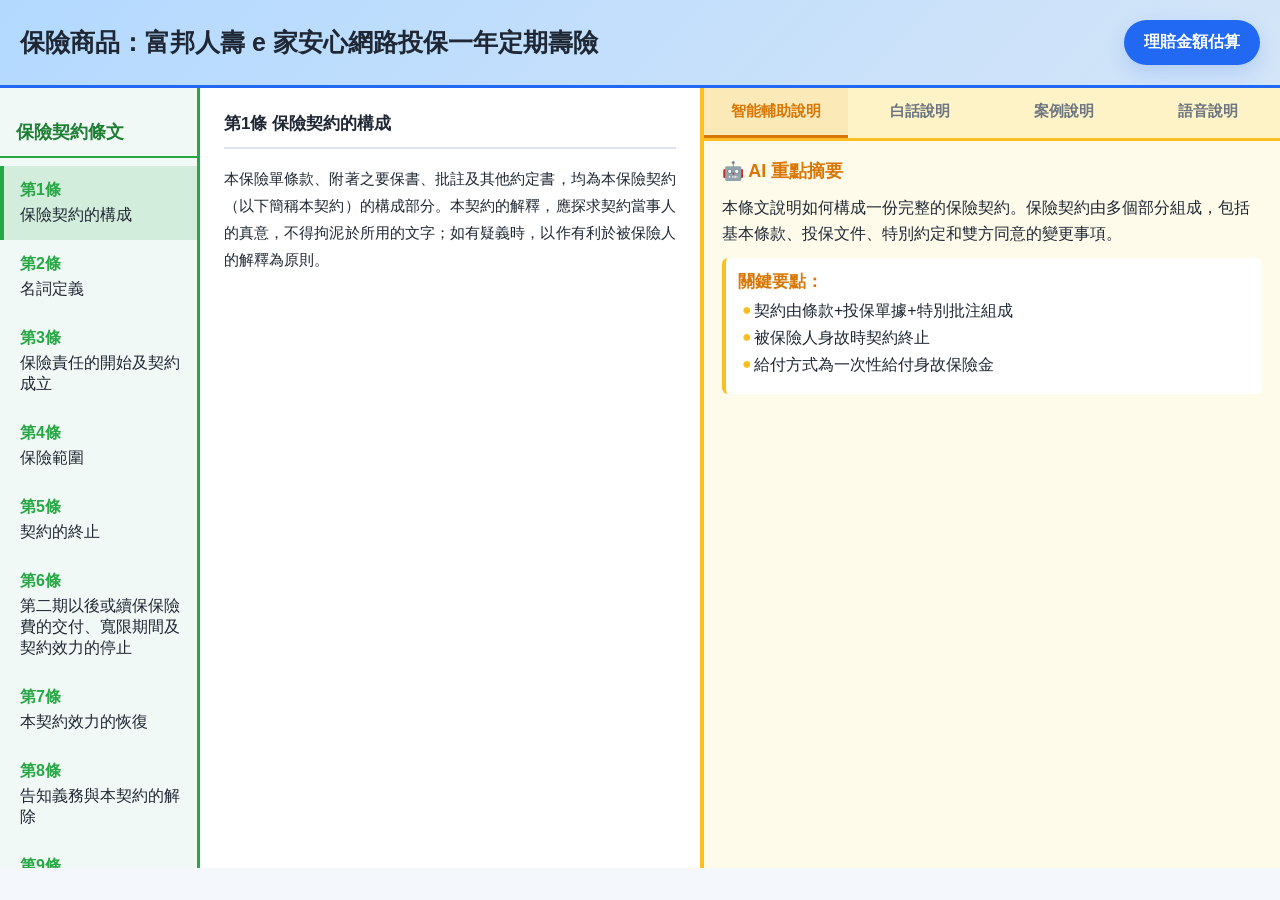
==== index.html @ cb8af1aa "first upload" ====
<!DOCTYPE html>
<html lang="zh-Hant">
<head>
  <meta charset="UTF-8" />
  <meta name="viewport" content="width=device-width, initial-scale=1.0" />
  <title>保險契約條文簡化</title>
  <link rel="stylesheet" href="styles.css" />
</head>
<body>
  <div class="container">
    <!-- 頂部頭條 -->
    <header class="header">
      <div class="header-content">
        <h1>保險商品：富邦人壽 e 家安心網路投保一年定期壽險</h1>
        <div class="header-actions">
          <a class="estimate-btn" href="estimate.html">理賠金額估算</a>
        </div>
      </div>
    </header>

    <div class="main-layout">
      <!-- 左側導航 -->
      <nav class="sidebar">
        <div class="sidebar-title">保險契約條文</div>
        <div class="nav-list">
          <button class="nav-item active" data-section="section1">
            <span class="section-num">第1條</span>
            <span class="section-title">保險契約的構成</span>
          </button>
          <button class="nav-item" data-section="section2">
            <span class="section-num">第2條</span>
            <span class="section-title">名詞定義</span>
          </button>
          <button class="nav-item" data-section="section3">
            <span class="section-num">第3條</span>
            <span class="section-title">保險責任的開始及契約成立</span>
          </button>
          <button class="nav-item" data-section="section4">
            <span class="section-num">第4條</span>
            <span class="section-title">保險範圍</span>
          </button>
          <button class="nav-item" data-section="section5">
            <span class="section-num">第5條</span>
            <span class="section-title">契約的終止</span>
          </button>
          <button class="nav-item" data-section="section6">
            <span class="section-num">第6條</span>
            <span class="section-title">第二期以後或續保保險費的交付、寬限期間及契約效力的停止</span>
          </button>
          <button class="nav-item" data-section="section7">
            <span class="section-num">第7條</span>
            <span class="section-title">本契約效力的恢復</span>
          </button>
          <button class="nav-item" data-section="section8">
            <span class="section-num">第8條</span>
            <span class="section-title">告知義務與本契約的解除</span>
          </button>
          <button class="nav-item" data-section="section9">
            <span class="section-num">第9條</span>
            <span class="section-title">契約的終止</span>
          </button>
          <button class="nav-item" data-section="section10">
            <span class="section-num">第10條</span>
            <span class="section-title">保險事故的通知與保險金的申請時間</span>
          </button>
          <button class="nav-item" data-section="section11">
            <span class="section-num">第11條</span>
            <span class="section-title">失蹤處理</span>
          </button>
          <button class="nav-item" data-section="section12">
            <span class="section-num">第12條</span>
            <span class="section-title">保險範圍：身故保險金或喪葬費用保險金的給付</span>
          </button>
        </div>
      </nav>

      <!-- 中間內容區域 -->
      <div class="content-area">
        <!-- 條文內容 -->
        <div class="article-content">
          <div class="section active" id="section1">
            <h2>第1條 保險契約的構成</h2>
            <div class="article-text">
              <p>本保險單條款、附著之要保書、批註及其他約定書，均為本保險契約（以下簡稱本契約）的構成部分。本契約的解釋，應探求契約當事人的真意，不得拘泥於所用的文字；如有疑義時，以作有利於被保險人的解釋為原則。</p>
            </div>
          </div>

          <div class="section" id="section2">
            <h2>第2條 名詞定義</h2>
            <div class="article-text">
              <p>本契約所用名詞定義如下：</br>
              一、「保險金額」：係指本契約投保時約定之保險金額，倘日後保險金額經要保人申請變更，則以變更後之金額為準。</br>
              二、「保險年齡」：係指按投保時被保險人之足歲計算，但未滿一歲之零數超過六個月者加算一歲，以後每經過一個保單年度並加算一歲之年齡。</p>
            </div>
          </div>

          <div class="section" id="section3">
            <h2>第3條 保險責任的開始及契約成立</h2>
            <div class="article-text">
              <p>本公司應自同意承保並收取第一期保險費後負保險責任，並應發給保險單作為承保的憑證。</br>
              本公司如於同意承保前，預收相當於第一期保險費之金額時，其應負之保險責任，以同意承保時溯自預收相當於第一期保險費金額時開始。</br>
              前項情形，在本公司為同意承保與否之意思表示前發生應予給付之保險事故時，本公司仍負保險責任。</p>
            </div>
          </div>

          <div class="section" id="section4">
            <h2>第4條 保險範圍</h2>
            <div class="article-text">
              <p>被保險人於本契約有效期間內身故或致成完全失能者，本公司依第十二條至第十四條約定給付保險金。</p>
            </div>
          </div>

          <div class="section" id="section5">
            <h2>第5條 契約的終止</h2>
            <div class="article-text">
              <p>本契約的保險期間為一年。保險期間屆滿時，要保人得交付續保保險費，以逐年使本契約繼續有效，本公司不得拒絕續保。</br>
              本契約續保時，按續保生效當時依規定陳報主管機關之費率及被保險人年齡重新計算保險費，但不得針對個別被保險人身體狀況調整之。倘要保人逾寬限期間仍未交付續保契約之第一期保險費，本契約自保險期間屆滿後即行終止。</br>
              本契約續保保險期間最長至被保險人保險年齡屆滿六十歲為止。</p>
            </div>
          </div>

          <div class="section" id="section6">
            <h2>第6條 第二期以後或續保保險費的交付、寬限期間及契約效力的停止</h2>
            <div class="article-text">
              <p>分期繳納的第二期以後保險費或續保保險費，應照本契約所載交付方法及日期，向本公司所在地或指定地點交付，或由本公司派員前往收取，並交付本公司開發之憑證。第二期以後分期保險費或續保保險費到期未交付時，年繳或半年繳者，自催告到達翌日起三十日內為寬限期間；月繳或季繳者，則不另為催告，自保險單所載交付日期之翌日起三十日為寬限期間。</br>
              約定以金融機構轉帳或其他方式交付第二期以後的分期保險費或續保保險費者，本公司於知悉未能依此項約定受領保險費時，應催告要保人交付保險費，自催告到達翌日起三十日內為寬限期間。</br>
              前二項對要保人之催告，本公司另應通知被保險人以確保其權益。對被保險人之通知，依最後留存於本公司之聯絡資料，以書面、電子郵件、簡訊或其他約定方式擇一發出通知者，視為已完成。</br>
              分期繳納的第二期以後保險費逾寬限期間仍未交付者，本契約自寬限期間終了翌日起停止效力；續保第一期保險費逾寬限期間仍未交付者，本契約依第五條第二項約定終止。如在寬限期間內發生保險事故時，本公司仍負保險責任。</p>
            </div>
          </div>

          <div class="section" id="section7">
            <h2>第7條 本契約效力的恢復</h2>
            <div class="article-text">
              <p>本契約停止效力後，要保人得在保險期間屆滿前，申請復效。</br>
              要保人於停止效力之日起六個月內提出前項復效申請，並經要保人清償保險費扣除停效期間的保險費後，自翌日上午零時起，開始恢復其效力。</br>
              要保人於停止效力之日起六個月後提出第一項之復效申請者，本公司得於要保人之復效申請送達本公司之日起五日內要求要保人提供被保險人之可保證明。要保人如未於十日內交齊本公司要求提供之可保證明者，本公司得退回該次復效之申請。</br>
              被保險人之危險程度有重大變更已達拒絕承保程度者，本公司得拒絕其復效。</br>
              本公司未於第三項約定期限內要求要保人提供可保證明，或於收齊可保證明後十五日內不為拒絕者，視為同意復效，並經要保人清償第二項所約定之金額後，自翌日上午零時起，開始恢復其效力。</br>
              要保人依第三項提出申請復效者，除有同項後段或第四項之情形外，於交齊可保證明，並清償第二項所約定之金額後，自翌日上午零時起，開始恢復其效力。</br>
              基於保戶服務，本公司於保險契約停止效力後至得申請復效之期限屆滿前三個月，將以書面、電子郵件、簡訊或其他約定方式擇一通知要保人有行使第一項申請復效之權利，並載明要保人未於第一項約定期限屆滿前恢復保單效力者，契約效力將自第一項約定期限屆滿之日翌日上午零時起終止，以提醒要保人注意。</br>
              本公司已依要保人最後留於本公司之前項聯絡資料發出通知，視為已完成前項之通知。</br>
              第一項約定期限屆滿時，本契約效力即行終止。</p>
            </div>
          </div>
          
          <div class="section" id="section8">
            <h2>第8條 告知義務與本契約的解除</h2>
            <div class="article-text">
              <p>要保人及被保險人在訂立本契約時，對於本公司要保書書面（或投保網頁）詢問的告知事項應據實說明，如有為隱匿或遺漏不為說明，或為不實的說明，足以變更或減少本公司對於危險的估計者，本公司得解除契約，且無須返還已收受之保險費，其保險事故發生後亦同。但危險的發生未基於其說明或未說明的事實時，不在此限。</br>
              前項解除契約權，自本公司知有解除之原因後，經過一個月不行使而消滅；或自契約訂立後，經過二年不行使而消滅。</br>
              本公司通知解除本契約時，如要保人死亡、失蹤或住所不明，通知不能送達時，本公司得將該項通知送達身故保險金受益人。</p>
            </div>
          </div>
          
          <div class="section" id="section9">
            <h2>第9條 契約的終止</h2>
            <div class="article-text">
              <p>本契約有下列情形之一時，其效力即行終止：</br>
              一、要保人申請終止本契約時。本契約之終止自本公司收到要保人書面通知時，開始生效。</br>
              二、本契約被保險人保險年齡屆滿六十歲時。依第一項第一款約定終止本契約時，如有未到期保險費者，本公司應從當期已繳保險費扣除按日數比例計算已經過期間之保險費後，將其未到期保險費無息退還要保人。</p>
            </div>
          </div>

          <div class="section" id="section10">
            <h2>第10條 保險事故的通知與保險金的申請時間</h2>
            <div class="article-text">
              <p>要保人或受益人應於知悉本公司應負保險責任之事故後十日內通知本公司，並於通知後儘速檢具所需文件向本公司申請給付保險金。</br>
              本公司應於收齊前項文件後十五日內給付之。但因可歸責於本公司之事由致未在前述約定期限內為給付者，應按年利一分加計利息給付。</p>
            </div>
          </div>
        
          <div class="section" id="section11">
            <h2>第11條 失蹤處理</h2>
            <div class="article-text">
              <p>被保險人在本契約有效期間內失蹤者，如經法院宣告死亡時，本公司根據判決內所確定死亡時日為準，依第十二條約定給付身故保險金或喪葬費用保險金；如要保人或受益人能提出證明文件，足以認為被保險人極可能因意外傷害事故而死亡者，本公司應依意外傷害事故發生日為準，依第十二條約定給付身故保險金或喪葬費用保險金。</br>
              前項情形，本公司給付身故保險金或喪葬費用保險金後，如發現被保險人生還時，要保人或受益人應將該筆已領之退還已繳保險費或身故保險金或喪葬費用保險金歸還本公司，其間若有應給付保險金之情事發生者，仍應予給付。但有應繳之保險費，本公司仍得予以扣除。</p>
            </div>
          </div>
          
          <div class="section" id="section12">
            <h2>第12條 保險範圍：身故保險金或喪葬費用保險金的給付</h2>
            <div class="article-text">
              <p>被保險人於本契約有效期間內身故者，本公司按保險金額給付「身故保險金」後，本契約效力即行終止。</br>
              訂立本契約時，以受監護宣告尚未撤銷者為被保險人，其身故保險金變更為喪葬費用保險金。</br>
              前項被保險人於民國九十九年二月三日（含）以後所投保之喪葬費用保險金額總和（不限本公司），不得超過遺產及贈與稅法第十七條有關遺產稅喪葬費扣除額之半數，其超過部分本公司不負給付責任，本公司並應無息退還該超過部分之已繳保險費。</br>
              前項情形，如要保人向二家（含）以上保險公司投保，或向同一保險公司投保數個保險契(附)約，且其投保之喪葬費用保險金額合計超過前項所定之限額者，本公司於所承保之喪葬費用金額範圍內，依各要保書所載之要保時間先後，依約給付喪葬費用保險金至前項喪葬費用額度上限為止，如有二家以上保險公司之保險契約要保時間相同或無法區分其要保時間之先後者，各該保險公司應依其喪葬費用保險金額與扣除要保時間在先之保險公司應理賠之金額後所餘之限額比例分擔其責任。</p>
            </div>
          </div>
        </div>

        <!-- 右側說明標籤 -->
        <div class="explanation-panel">
          <div class="explanation-tabs">
            <button class="tab-btn active" data-tab="smart">智能輔助說明</button>
            <button class="tab-btn" data-tab="simple">白話說明</button>
            <button class="tab-btn" data-tab="example">案例說明</button>
            <button class="tab-btn" data-tab="audio">語音說明</button>
          </div>

          <div class="explanation-content">
            <!-- 第1條說明 -->
            <div class="section-explanation" id="section1-explanation">
              <!-- 智能輔助說明 -->
              <div class="tab-content active" data-section="section1" data-tab="smart">
                <div class="explanation-box">
                  <h3>🤖 AI 重點摘要</h3>
                  <p>本條文說明如何構成一份完整的保險契約。保險契約由多個部分組成，包括基本條款、投保文件、特別約定和雙方同意的變更事項。</p>
                  <div class="highlight-box">
                    <strong>關鍵要點：</strong>
                    <ul>
                      <li>契約由條款+投保單據+特別批注組成</li>
                      <li>被保險人身故時契約終止</li>
                      <li>給付方式為一次性給付身故保險金</li>
                    </ul>
                  </div>
                </div>
              </div>

              <!-- 白話說明 -->
              <div class="tab-content" data-section="section1" data-tab="simple">
                <div class="explanation-box">
                  <h3>📖 白話說明</h3>
                  <p>簡單來說，你跟保險公司之間的契約是由幾個文件湊在一起的：你填的表單、保險公司同意的內容，還有之後有什麼特殊更改也要雙方同意。</p>
                  <div class="highlight-box">
                    <strong>最重要的三件事：</strong>
                    <ul>
                      <li>契約的內容是什麼 ✔️</li>
                      <li>契約條款都是什麼 ✔️</li>
                      <li>有疑義時保險公司要對被保險人有利 ✔️</li>
                    </ul>
                  </div>
                </div>
              </div>

              <!-- 案例說明 -->
              <div class="tab-content" data-section="section1" data-tab="example">
                <div class="explanation-box">
                  <h3>📋 案例說明</h3>
                  <div class="highlight-box">
                    <p><strong>案例：</strong>小王購買保險合約</p>
                    <ul>
                      <li>✓ 保單條款</li>
                      <li>✓ 投保單據（要保書）</li>
                      <li>✓ 批註和約定</li>
                      <li>✓ 這些都構成完整合約</li>
                    </ul>
                  </div>
                </div>
              </div>

              <!-- 語音說明 -->
              <div class="tab-content" data-section="section1" data-tab="audio">
                <div class="explanation-box">
                  <h3>🎵 語音說明</h3>
                  <div class="audio-player">
                    <button class="play-btn">▶ 播放語音說明</button>
                    </p>
                  </div>
                </div>
              </div>
            </div>

            <!-- 第2條說明 -->
            <div class="section-explanation" id="section2-explanation" style="display: none;">
              <!-- 智能輔助說明 -->
              <div class="tab-content active" data-section="section2" data-tab="smart">
                <div class="explanation-box">
                  <h3>🤖 AI 重點摘要</h3>
                  <p>本條文定義契約中使用的重要術語。理解這些名詞對於正確解讀保險條款至關重要。包括保險金額、保險年齡等核心概念。</p>
                  <div class="highlight-box">
                    <strong>核心名詞：</strong>
                    <ul>
                      <li>保險金額：契約約定的保障金額</li>
                      <li>保險年齡：以足歲計算的被保險人年齡</li>
                      <li>精確的定義避免日後爭議</li>
                    </ul>
                  </div>
                </div>
              </div>

              <!-- 白話說明 -->
              <div class="tab-content" data-section="section2" data-tab="simple">
                <div class="explanation-box">
                  <h3>📖 白話說明</h3>
                  <p>這一條就是定義保險合約中一些專業詞彙的意思。就像字典一樣，讓大家對這些詞的理解一致，避免以後有誤會。</p>
                  <div class="highlight-box">
                    <strong>重要詞彙：</strong>
                    <ul>
                      <li>保險金額 = 你買的保障額度</li>
                      <li>保險年齡 = 按滿幾歲計算</li>
                      <li>清楚的定義 = 減少糾紛</li>
                    </ul>
                  </div>
                </div>
              </div>

              <!-- 案例說明 -->
              <div class="tab-content" data-section="section2" data-tab="example">
                <div class="explanation-box">
                  <h3>📋 案例說明</h3>
                  <div class="highlight-box">
                    <p><strong>案例：</strong>小王投保時的名詞定義</p>
                    <ul>
                      <li>✓ 保險金額 = 100萬元</li>
                      <li>✓ 投保年齡 = 35歲</li>
                      <li>✓ 這些確定後就不能隨意改變</li>
                    </ul>
                  </div>
                </div>
              </div>

              <!-- 語音說明 -->
              <div class="tab-content" data-section="section2" data-tab="audio">
                <div class="explanation-box">
                  <h3>🎵 語音說明</h3>
                  <div class="audio-player">
                    <button class="play-btn">▶ 播放語音說明</button>
                  </div>
                </div>
              </div>
            </div>

            <!-- 第3條說明 -->
            <div class="section-explanation" id="section3-explanation" style="display: none;">
              <div class="tab-content active" data-section="section3" data-tab="smart">
                <div class="explanation-box">
                  <h3>🤖 AI 重點摘要</h3>
                  <p>本條文規定保險責任何時開始、契約何時成立。通常在保險公司同意承保並收取首期保費後，保險責任即開始。</p>
                  <div class="highlight-box">
                    <strong>責任開始時點：</strong>
                    <ul>
                      <li>保險公司同意承保</li>
                      <li>收取第一期保費</li>
                      <li>保險責任開始</li>
                    </ul>
                  </div>
                </div>
              </div>

              <div class="tab-content" data-section="section3" data-tab="simple">
                <div class="explanation-box">
                  <h3>📖 白話說明</h3>
                  <p>就是說保險什麼時候開始有效。當保險公司說「OK，我承保了」，然後你也付了第一期保費，從那一刻起，保險就開始保護你了。</p>
                </div>
              </div>

              <div class="tab-content" data-section="section3" data-tab="example">
                <div class="explanation-box">
                  <h3>📋 案例說明</h3>
                  <div class="highlight-box">
                    <p><strong>時間點：</strong>小王的保險何時開始</p>
                    <ul>
                      <li>→ 3月1日：提出投保申請</li>
                      <li>→ 3月5日：保險公司核准</li>
                      <li>→ 3月10日：小王繳付保費</li>
                      <li>→ 3月10日起：保險正式開始</li>
                    </ul>
                  </div>
                </div>
              </div>

              <div class="tab-content" data-section="section3" data-tab="audio">
                <div class="explanation-box">
                  <h3>🎵 語音說明</h3>
                  <div class="audio-player">
                    <button class="play-btn">▶ 播放語音說明</button>
                  </div>
                </div>
              </div>
            </div>

            <!-- 第4條說明 -->
            <div class="section-explanation" id="section4-explanation" style="display: none;">
              <div class="tab-content active" data-section="section4" data-tab="smart">
                <div class="explanation-box">
                  <h3>🤖 AI 重點摘要</h3>
                  <p>本條文說明保險的保障範圍。被保險人在合約有效期間內身故或完全失能，保險公司會依約給付保險金。</p>
                  <div class="highlight-box">
                    <strong>保障範圍：</strong>
                    <ul>
                      <li>身故保障</li>
                      <li>完全失能保障</li>
                      <li>限定期間內</li>
                    </ul>
                  </div>
                </div>
              </div>

              <div class="tab-content" data-section="section4" data-tab="simple">
                <div class="explanation-box">
                  <h3>📖 白話說明</h3>
                  <p>簡單說就是：保險在什麼情況下才會賠錢。這份定期壽險主要保的是：如果你在保險期間內不幸去世，或者因為病或意外導致完全無法工作，保險公司就會給付保險金。</p>
                </div>
              </div>

              <div class="tab-content" data-section="section4" data-tab="example">
                <div class="explanation-box">
                  <h3>📋 案例說明</h3>
                  <div class="highlight-box">
                    <p><strong>案例：</strong>什麼情況會理賠</p>
                    <ul>
                      <li>✓ 身故理賠：在保險期間內去世</li>
                      <li>✓ 失能理賠：完全喪失工作能力</li>
                      <li>✗ 未在保險期間內的不理賠</li>
                    </ul>
                  </div>
                </div>
              </div>

              <div class="tab-content" data-section="section4" data-tab="audio">
                <div class="explanation-box">
                  <h3>🎵 語音說明</h3>
                  <div class="audio-player">
                    <button class="play-btn">▶ 播放語音說明</button>
                  </div>
                </div>
              </div>
            </div>

            <!-- 第5條說明 -->
            <div class="section-explanation" id="section5-explanation" style="display: none;">
              <div class="tab-content active" data-section="section5" data-tab="smart">
                <div class="explanation-box">
                  <h3>🤖 AI 重點摘要</h3>
                  <p>本條文規定保險期間和續保條件。這份保險一般為一年期，期滿後可以申請續保，直到被保險人60歲為止。</p>
                  <div class="highlight-box">
                    <strong>關鍵期限：</strong>
                    <ul>
                      <li>保險期間：1年</li>
                      <li>續保條件：繳續保費</li>
                      <li>續保終止年齡：60歲</li>
                    </ul>
                  </div>
                </div>
              </div>

              <div class="tab-content" data-section="section5" data-tab="simple">
                <div class="explanation-box">
                  <h3>📖 白話說明</h3>
                  <p>定期壽險就是有期限的保險。這份保單保一年。一年到期後，如果你還想繼續保，就繳續保費再保一年。可以一直續保，直到你60歲為止。</p>
                </div>
              </div>

              <div class="tab-content" data-section="section5" data-tab="example">
                <div class="explanation-box">
                  <h3>📋 案例說明</h3>
                  <div class="highlight-box">
                    <p><strong>保險期間安排：</strong></p>
                    <ul>
                      <li>→ 2024/3/10-2025/3/10：第1年保期</li>
                      <li>→ 2025/3/10-2026/3/10：第2年保期</li>
                      <li>→ 每年到期可續保</li>
                      <li>→ 到60歲為止</li>
                    </ul>
                  </div>
                </div>
              </div>

              <div class="tab-content" data-section="section5" data-tab="audio">
                <div class="explanation-box">
                  <h3>🎵 語音說明</h3>
                  <div class="audio-player">
                    <button class="play-btn">▶ 播放語音說明</button>
                  </div>
                </div>
              </div>
            </div>

            <!-- 第6條說明 -->
            <div class="section-explanation" id="section6-explanation" style="display: none;">
              <div class="tab-content active" data-section="section6" data-tab="smart">
                <div class="explanation-box">
                  <h3>🤖 AI 重點摘要</h3>
                  <p>本條文規定保費的繳納方式和期限。明確說明要保人應於指定日期繳納保費，逾期未繳會有寬限期，期滿仍未繳則保險效力停止。</p>
                  <div class="highlight-box">
                    <strong>繳費要點：</strong>
                    <ul>
                      <li>按時繳納保費</li>
                      <li>逾期有30天寬限期</li>
                      <li>逾期未繳則停效</li>
                    </ul>
                  </div>
                </div>
              </div>

              <div class="tab-content" data-section="section6" data-tab="simple">
                <div class="explanation-box">
                  <h3>📖 白話說明</h3>
                  <p>就是說保費要怎麼繳、什麼時候繳。如果你沒有按時繳，保險公司會催你，給你30天的寬限期。如果30天內還是沒有繳，那保險就暫時停止了。</p>
                </div>
              </div>

              <div class="tab-content" data-section="section6" data-tab="example">
                <div class="explanation-box">
                  <h3>📋 案例說明</h3>
                  <div class="highlight-box">
                    <p><strong>案例：</strong>小王的保費繳納</p>
                    <ul>
                      <li>→ 3月10日：應繳日期</li>
                      <li>→ 4月9日：寬限期第30天</li>
                      <li>→ 4月10日：未繳則停效</li>
                      <li>⏱️ 要記得按時繳費！</li>
                    </ul>
                  </div>
                </div>
              </div>

              <div class="tab-content" data-section="section6" data-tab="audio">
                <div class="explanation-box">
                  <h3>🎵 語音說明</h3>
                  <div class="audio-player">
                    <button class="play-btn">▶ 播放語音說明</button>
                  </div>
                </div>
              </div>
            </div>

            <!-- 第7條說明 -->
            <div class="section-explanation" id="section7-explanation" style="display: none;">
              <div class="tab-content active" data-section="section7" data-tab="smart">
                <div class="explanation-box">
                  <h3>🤖 AI 重點摘要</h3>
                  <p>本條文規定保險停效後如何恢復。要保人可在停效後一定期限內申請復效，需補繳欠款和利息才能恢復保險效力。</p>
                  <div class="highlight-box">
                    <strong>復效要點：</strong>
                    <ul>
                      <li>停效後6個月內可復效</li>
                      <li>補繳欠款和利息</li>
                      <li>6個月後需提供可保證明</li>
                    </ul>
                  </div>
                </div>
              </div>

              <div class="tab-content" data-section="section7" data-tab="simple">
                <div class="explanation-box">
                  <h3>📖 白話說明</h3>
                  <p>如果你不小心沒繳保費，保險停了。別擔心！保險停止後，你還有機會「救回」保險。在一定期限內補繳欠款，保險就可以重新生效。</p>
                </div>
              </div>

              <div class="tab-content" data-section="section7" data-tab="example">
                <div class="explanation-box">
                  <h3>📋 案例說明</h3>
                  <div class="highlight-box">
                    <p><strong>案例：</strong>保險復效流程</p>
                    <ul>
                      <li>→ 4月10日：因未繳保費停效</li>
                      <li>→ 6個月內：補繳即可復效</li>
                      <li>→ 6個月後：需體檢證明</li>
                      <li>✓ 及時補繳最簡單！</li>
                    </ul>
                  </div>
                </div>
              </div>

              <div class="tab-content" data-section="section7" data-tab="audio">
                <div class="explanation-box">
                  <h3>🎵 語音說明</h3>
                  <div class="audio-player">
                    <button class="play-btn">▶ 播放語音說明</button>
                  </div>
                </div>
              </div>
            </div>

            <!-- 第8條說明 -->
            <div class="section-explanation" id="section8-explanation" style="display: none;">
              <div class="tab-content active" data-section="section8" data-tab="smart">
                <div class="explanation-box">
                  <h3>🤖 AI 重點摘要</h3>
                  <p>本條文規定投保時的告知義務。要保人和被保險人必須誠實回答保險公司的詢問事項。若有隱瞞或不實告知，可能導致契約被解除。</p>
                  <div class="highlight-box">
                    <strong>告知義務重點：</strong>
                    <ul>
                      <li>必須據實說明詢問事項</li>
                      <li>隱瞞或不實可能解除契約</li>
                      <li>解除權限期為1個月或2年</li>
                    </ul>
                  </div>
                </div>
              </div>

              <div class="tab-content" data-section="section8" data-tab="simple">
                <div class="explanation-box">
                  <h3>📖 白話說明</h3>
                  <p>買保險時，保險公司會問你一些問題，你一定要老實回答！如果你故意隱瞞重要的事實，或者說謊，保險公司事後發現了，可以取消這份保險契約。</p>
                  <div class="highlight-box">
                    <strong>記住這三點：</strong>
                    <ul>
                      <li>誠實是最重要的 ✔️</li>
                      <li>隱瞞會有後果 ❌</li>
                      <li>保險公司有權利檢查你的告知</li>
                    </ul>
                  </div>
                </div>
              </div>

              <div class="tab-content" data-section="section8" data-tab="example">
                <div class="explanation-box">
                  <h3>📋 案例說明</h3>
                  <div class="highlight-box">
                    <p><strong>案例：</strong>隱瞞健康狀況的後果</p>
                    <ul>
                      <li>→ 小李投保時隱瞞有糖尿病</li>
                      <li>→ 後來出險，保險公司發現隱瞞</li>
                      <li>→ 保險公司可以解除契約</li>
                      <li>❌ 而且不退還已繳的保費</li>
                    </ul>
                  </div>
                </div>
              </div>

              <div class="tab-content" data-section="section8" data-tab="audio">
                <div class="explanation-box">
                  <h3>🎵 語音說明</h3>
                  <div class="audio-player">
                    <button class="play-btn">▶ 播放語音說明</button>
                  </div>
                </div>
              </div>
            </div>

            <!-- 第9條說明 -->
            <div class="section-explanation" id="section9-explanation" style="display: none;">
              <div class="tab-content active" data-section="section9" data-tab="smart">
                <div class="explanation-box">
                  <h3>🤖 AI 重點摘要</h3>
                  <p>本條文規定契約終止的情形。要保人可隨時申請終止契約，或被保險人年滿60歲時自動終止。終止時會退還未到期保費。</p>
                  <div class="highlight-box">
                    <strong>終止條件：</strong>
                    <ul>
                      <li>要保人申請終止</li>
                      <li>被保險人年滿60歲</li>
                      <li>退還未到期保費</li>
                    </ul>
                  </div>
                </div>
              </div>

              <div class="tab-content" data-section="section9" data-tab="simple">
                <div class="explanation-box">
                  <h3>📖 白話說明</h3>
                  <p>保險契約什麼時候會結束呢？要保人可以隨時說「我不保了」，或者被保險人年滿60歲時，保險就自動終止。不過終止時，保險公司會把沒用到的保費退還給你。</p>
                  <div class="highlight-box">
                    <strong>終止方式：</strong>
                    <ul>
                      <li>主動終止：要保人申請</li>
                      <li>自動終止：年滿60歲</li>
                      <li>退費：按比例退還</li>
                    </ul>
                  </div>
                </div>
              </div>

              <div class="tab-content" data-section="section9" data-tab="example">
                <div class="explanation-box">
                  <h3>📋 案例說明</h3>
                  <div class="highlight-box">
                    <p><strong>案例：</strong>契約終止退費</p>
                    <ul>
                      <li>→ 小王年滿60歲，保險終止</li>
                      <li>→ 已繳保費：12,000元</li>
                      <li>→ 已過期間：8個月</li>
                      <li>✓ 退還：12,000 × (4/12) = 4,000元</li>
                    </ul>
                  </div>
                </div>
              </div>

              <div class="tab-content" data-section="section9" data-tab="audio">
                <div class="explanation-box">
                  <h3>🎵 語音說明</h3>
                  <div class="audio-player">
                    <button class="play-btn">▶ 播放語音說明</button>
                  </div>
                </div>
              </div>
            </div>

            <!-- 第10條說明 -->
            <div class="section-explanation" id="section10-explanation" style="display: none;">
              <div class="tab-content active" data-section="section10" data-tab="smart">
                <div class="explanation-box">
                  <h3>🤖 AI 重點摘要</h3>
                  <p>本條文規定保險事故發生後的通知義務和申請保險金的時限。要保人或受益人應在10日內通知保險公司，並儘速申請給付。</p>
                  <div class="highlight-box">
                    <strong>申請時限：</strong>
                    <ul>
                      <li>事故發生後10日內通知</li>
                      <li>收齊文件後15日內給付</li>
                      <li>逾期加計利息</li>
                    </ul>
                  </div>
                </div>
              </div>

              <div class="tab-content" data-section="section10" data-tab="simple">
                <div class="explanation-box">
                  <h3>📖 白話說明</h3>
                  <p>出了保險事故怎麼辦？記得要在10天內告訴保險公司，然後趕快準備文件申請理賠。保險公司收到完整文件後，要在15天內把錢給你。</p>
                  <div class="highlight-box">
                    <strong>理賠流程：</strong>
                    <ul>
                      <li>第一步：10天內通知保險公司</li>
                      <li>第二步：準備相關文件</li>
                      <li>第三步：15天內拿到理賠金</li>
                    </ul>
                  </div>
                </div>
              </div>

              <div class="tab-content" data-section="section10" data-tab="example">
                <div class="explanation-box">
                  <h3>📋 案例說明</h3>
                  <div class="highlight-box">
                    <p><strong>案例：</strong>身故理賠流程</p>
                    <ul>
                      <li>→ 事故發生：5月1日</li>
                      <li>→ 通知保險公司：5月8日</li>
                      <li>→ 提交文件：5月15日</li>
                      <li>✓ 理賠金到帳：5月30日</li>
                    </ul>
                  </div>
                </div>
              </div>

              <div class="tab-content" data-section="section10" data-tab="audio">
                <div class="explanation-box">
                  <h3>🎵 語音說明</h3>
                  <div class="audio-player">
                    <button class="play-btn">▶ 播放語音說明</button>
                  </div>
                </div>
              </div>
            </div>

            <!-- 第11條說明 -->
            <div class="section-explanation" id="section11-explanation" style="display: none;">
              <div class="tab-content active" data-section="section11" data-tab="smart">
                <div class="explanation-box">
                  <h3>🤖 AI 重點摘要</h3>
                  <p>本條文處理被保險人失蹤的情形。若經法院宣告死亡或有足夠證明因意外死亡，保險公司會給付身故保險金。</p>
                  <div class="highlight-box">
                    <strong>失蹤處理：</strong>
                    <ul>
                      <li>法院宣告死亡</li>
                      <li>意外事故證明</li>
                      <li>給付身故保險金</li>
                    </ul>
                  </div>
                </div>
              </div>

              <div class="tab-content" data-section="section11" data-tab="simple">
                <div class="explanation-box">
                  <h3>📖 白話說明</h3>
                  <p>如果被保險人失蹤了怎麼辦？如果法院判斷他已經死亡，或者有證據顯示他可能因為意外去世，保險公司就會理賠身故保險金。</p>
                  <div class="highlight-box">
                    <strong>理賠條件：</strong>
                    <ul>
                      <li>法院宣告死亡</li>
                      <li>或有意外死亡證明</li>
                      <li>給付身故保險金</li>
                    </ul>
                  </div>
                </div>
              </div>

              <div class="tab-content" data-section="section11" data-tab="example">
                <div class="explanation-box">
                  <h3>📋 案例說明</h3>
                  <div class="highlight-box">
                    <p><strong>案例：</strong>失蹤者理賠</p>
                    <ul>
                      <li>→ 小明登山失蹤</li>
                      <li>→ 法院宣告死亡</li>
                      <li>→ 保險公司理賠</li>
                      <li>✓ 受益人拿到100萬元</li>
                    </ul>
                  </div>
                </div>
              </div>

              <div class="tab-content" data-section="section11" data-tab="audio">
                <div class="explanation-box">
                  <h3>🎵 語音說明</h3>
                  <div class="audio-player">
                    <button class="play-btn">▶ 播放語音說明</button>
                  </div>
                </div>
              </div>
            </div>

            <!-- 第12條說明 -->
            <div class="section-explanation" id="section12-explanation" style="display: none;">
              <div class="tab-content active" data-section="section12" data-tab="smart">
                <div class="explanation-box">
                  <h3>🤖 AI 重點摘要</h3>
                  <p>本條文規定身故保險金的給付方式。被保險人身故時，按保險金額給付身故保險金，契約隨即終止。特殊情況下可能轉為喪葬費用保險金。</p>
                  <div class="highlight-box">
                    <strong>給付要點：</strong>
                    <ul>
                      <li>被保險人身故 ， 契約終止，按保險金額給付身故保險金。</li>
                      <li>若被保險人為受監護宣告者，改給喪葬費用保險金。</li>
                      <li>喪葬費用保險金總額不得超過法定上限的一半。</li>
                      <li>超過部分不給付，並退還多繳保費。</li>
                      <li>多家或多張保單 ，依投保時間先後給付；時間相同則按比例分擔。</li>
                    </ul>
                  </div>
                </div>
              </div>

              <div class="tab-content" data-section="section12" data-tab="simple">
                <div class="explanation-box">
                  <h3>📖 白話說明</h3>
                  <p>被保險人不幸去世時，保險公司會按照保險金額給付身故保險金，這份保險契約也就結束了。如果被保險人是受監護人，保險金會變成喪葬費用。</p>
                  <div class="highlight-box">
                    <strong>理賠方式：</strong>
                    <ul>
                      <li>如果您在保險有效期間內不幸身亡，保險公司會按照您的保險金額給付身故保險金給您的受益人。</li>
                      <li>如果被保險人是被法院宣告需要監護的人，就改給喪葬費用。</li>
                      <li>喪葬費用的總金額有法律上限，不能超過規定的一半。</li>
                      <li>如果保額超過上限，超過的部分不會賠，但多繳的保費會退還。</li>
                      <li>如果同時買了好幾張保單或跟多家公司買，會照投保時間先後賠；時間一樣就按比例分擔。</li>
                    </ul>
                  </div>
                </div>
              </div>

              <div class="tab-content" data-section="section12" data-tab="example">
                <div class="explanation-box">
                  <h3>📋 案例說明</h3>
                  <div class="highlight-box">
                    <p><strong>案例：</strong>陳OO（35歲）為了保障家人生活，向本公司購買了一份「e家安心網路投保一年定期壽險」，保險金額為新台幣200萬元。他指定妻子為受益人。</p>
                    <ul>
                      <li>情境1：陳OO在保險期間內因車禍身故。在這種情況下，保險公司會直接給付200萬元的身故保險金給他的妻子。</li>
                      <li>情境2：陳OO在投保時已受法院監護宣告，之後意外過世，不給付一般身故保險金，而改為給付喪葬費用保險金。</li>
                      <li>情境3：根據現行法規，喪葬費用保險金的上限約為新台幣150萬元左右（實際數字會隨法規調整）。如果陳OO的保險金額為200萬元，超過上限的50萬元會被退還。</li>
                      <li>情境4：如果陳OO先向富邦人壽投保200萬元，後來又向其他公司投保100萬元。假設法定上限為150萬元。依投保時間先後給付。富邦人壽會先給付150萬元，其他保險公司則無須給付，並退還已繳保費。</li>
                    </ul>
                  </div>
                </div>
              </div>

              <div class="tab-content" data-section="section12" data-tab="audio">
                <div class="explanation-box">
                  <h3>🎵 語音說明</h3>
                  <div class="audio-player">
                    <button class="play-btn">▶ 播放語音說明</button>
                  </div>
                </div>
              </div>
            </div>
        </div>
      </div>
    </div>
  </div>

  <script src="app.js"></script>
</body>
</html>
---- styles.css ----
:root {
  --primary-blue: #2168f3;
  --primary-green: #28a745;
  --primary-yellow: #fbbf24;
  --dark-yellow: #d97706;
  --light-green: #d4edda;
  --dark-green: #1e7e34;
  --light-coral: #f8d4d4;
  --light-peach: #fae5d4;
  --text-dark: #1e2733;
  --text-muted: #6d7680;
  --border-color: #dde4ef;
  --bg-light: #f9fbff;
}

* {
  margin: 0;
  padding: 0;
  box-sizing: border-box;
}

body {
  font-family: "Noto Sans", "Microsoft YaHei", sans-serif;
  background: #f4f7fb;
  color: var(--text-dark);
}

.container {
  width: 100%;
  display: flex;
  flex-direction: column;
}

/* Header 樣式 */
.header {
  background: linear-gradient(135deg, #b3d9ff 0%, #d4e5f7 100%);
  padding: 20px;
  border-bottom: 3px solid var(--primary-blue);
}

.header-content {
  max-width: 1600px;
  margin: 0 auto;
  display: flex;
  align-items: center;
  justify-content: space-between;
  gap: 16px;
}

.header h1 {
  font-size: 25px;
  font-weight: 600;
  color: var(--text-dark);
  margin-bottom: 0;
}

.header-actions {
  display: flex;
  align-items: center;
}

.estimate-btn {
  display: inline-flex;
  align-items: center;
  justify-content: center;
  padding: 12px 20px;
  background: var(--primary-blue);
  color: white;
  text-decoration: none;
  border-radius: 999px;
  font-weight: 700;
  box-shadow: 0 8px 20px rgba(33, 104, 243, 0.18);
  transition: transform 0.2s ease, background 0.2s ease;
}

.estimate-btn:hover {
  background: #184fcc;
  transform: translateY(-1px);
}

/* 主要佈局 */
.main-layout {
  display: grid;
  grid-template-columns: 240px 1fr;
  gap: 0;
  flex: 1;
  max-width: 100%;
}

.main-layout.single-column {
  grid-template-columns: 1fr;
}

/* 左側導航欄 */
.sidebar {
  width: 100%;
  background: #f0f9f6;
  border-right: 3px solid var(--primary-green);
  padding: 20px 0;
  max-height: calc(100vh - 120px);
  overflow-y: auto;
  display: flex;
  flex-direction: column;
}

.sidebar-title {
  padding: 12px 16px;
  font-weight: 600;
  font-size: 18px;
  color: var(--dark-green);
  border-bottom: 2px solid var(--primary-green);
  margin-bottom: 8px;
}

.nav-list {
  display: flex;
  flex-direction: column;
}

.nav-item {
  display: flex;
  flex-direction: column;
  gap: 4px;
  padding: 14px 16px;
  border: none;
  background: transparent;
  cursor: pointer;
  text-align: left;
  border-left: 4px solid transparent;
  transition: all 0.3s ease;
}

.nav-item:hover {
  background: rgba(40, 167, 69, 0.08);
  border-left-color: var(--primary-green);
}

.nav-item.active {
  background: rgba(40, 167, 69, 0.15);
  border-left-color: var(--primary-green);
}

.nav-item .section-num {
  font-size: 16px;
  color: var(--primary-green);
  font-weight: 700;
}

.nav-item .section-title {
  font-size: 16px;
  color: var(--text-dark);
  font-weight: 500;
}

/* 內容區域 */
.content-area {
  display: grid;
  grid-template-columns: 1fr 580px;
  gap: 0;
  background: white;
}

.content-area.single-column {
  grid-template-columns: 1fr;
}

.article-content {
  flex: 1;
  padding: 32px;
  overflow-y: auto;
  max-height: calc(100vh - 120px);
  width: 100%;
}

.calculator-content {
  max-height: none;
  padding: 32px 40px 48px;
}

.calculator-panel {
  display: flex;
  flex-direction: column;
  gap: 24px;
}

.calculator-header h2 {
  font-size: 32px;
  margin-bottom: 8px;
}

.calculator-header p {
  color: var(--text-muted);
  line-height: 1.7;
}

.calculator-grid {
  display: grid;
  grid-template-columns: repeat(2, minmax(300px, 1fr));
  gap: 24px;
}

.calculator-grid.table-layout {
  grid-template-columns: 1fr;
}

.field-group-row {
  display: grid;
  grid-template-columns: 1fr 1fr;
  gap: 32px;
}

.field-column {
  display: flex;
  flex-direction: column;
  gap: 0;
}

.form-card.full-width {
  grid-column: 1 / -1;
}

.form-card {
  background: #ffffff;
  border: 1px solid var(--border-color);
  border-radius: 18px;
  padding: 24px;
  box-shadow: 0 10px 30px rgba(33, 104, 243, 0.08);
}

.card-title {
  font-size: 20px;
  font-weight: 700;
  color: var(--primary-blue);
  margin-bottom: 18px;
}

.field-row {
  display: flex;
  align-items: center;
  gap: 14px;
  margin-bottom: 12px;
}

.field-row:last-child {
  margin-bottom: 0;
}

.field-label {
  font-size: 17px;
  color: var(--text-dark);
  font-weight: 600;
  min-width: 120px;
  flex-shrink: 0;
}

.field-input {
  flex: 1;
  padding: 14px 16px;
  border: 1px solid var(--border-color);
  border-radius: 12px;
  font-size: 17px;
  color: var(--text-dark);
  background: #f9fbff;
}

.textarea-input {
  width: 100%;
  padding: 14px 16px;
  border: 1px solid var(--border-color);
  border-radius: 12px;
  font-size: 17px;
  color: var(--text-dark);
  background: #f9fbff;
}

.field-input:focus,
.textarea-input:focus {
  outline: none;
  border-color: var(--primary-blue);
  box-shadow: 0 0 0 4px rgba(33, 104, 243, 0.08);
}

.amount-input-group {
  display: flex;
  align-items: center;
  gap: 12px;
}

.amount-unit {
  padding: 14px 12px;
  border: 1px solid var(--border-color);
  border-radius: 12px;
  background: #f4f7fb;
  color: var(--text-dark);
  font-size: 17px;
}

.calculator-actions {
  display: flex;
  flex-wrap: wrap;
  gap: 16px;
}

.btn-primary,
.btn-secondary {
  padding: 16px 28px;
  border-radius: 999px;
  font-size: 18px;
  font-weight: 700;
  cursor: pointer;
  border: none;
  transition: transform 0.2s ease, box-shadow 0.2s ease;
}

.btn-primary {
  background: var(--primary-yellow);
  color: var(--text-dark);
  box-shadow: 0 12px 20px rgba(247, 187, 36, 0.24);
}

.btn-primary:hover {
  transform: translateY(-2px);
  box-shadow: 0 14px 24px rgba(247, 187, 36, 0.32);
}

.btn-secondary {
  background: #f3f4f6;
  color: var(--text-dark);
}

.btn-secondary:hover {
  transform: translateY(-2px);
}

.result-card {
  background: #eef6ff;
  border: 1px solid rgba(33, 104, 243, 0.18);
  border-radius: 18px;
  padding: 24px;
  margin-top: 24px;
}

.result-header {
  margin-bottom: 18px;
}

.result-label {
  font-size: 16px;
  color: var(--primary-blue);
  font-weight: 700;
}

.result-product-info {
  background: #fef3c7;
  padding: 16px;
  border-radius: 12px;
  margin-bottom: 20px;
  font-size: 15px;
  line-height: 1.7;
  color: var(--text-dark);
}

.result-product-info strong {
  color: var(--dark-yellow);
}

.result-calculation {
  background: white;
  border-left: 4px solid var(--primary-blue);
  padding: 18px;
  border-radius: 8px;
  margin-bottom: 20px;
}

.calc-item {
  margin-bottom: 16px;
  padding-bottom: 12px;
  border-bottom: 1px solid var(--border-color);
}

.calc-item:last-child {
  border-bottom: none;
  margin-bottom: 0;
  padding-bottom: 0;
}

.calc-label {
  font-size: 16px;
  font-weight: 600;
  color: var(--text-dark);
  display: block;
  margin-bottom: 6px;
}

.calc-value {
  font-size: 17px;
  color: var(--primary-blue);
  margin-left: 12px;
}

.calc-value span {
  font-weight: 700;
}

.result-estimate {
  background: #e3f2fd;
  border: 1px solid rgba(33, 104, 243, 0.2);
  border-radius: 12px;
  padding: 16px;
  margin-bottom: 20px;
  text-align: center;
  line-height: 2;
}

.estimate-label {
  font-size: 17px;
  color: var(--text-dark);
  font-weight: 600;
}

.estimate-amount {
  display: inline-block;
  font-size: 23px;
  font-weight: 700;
  color: var(--primary-blue);
  margin: 0 6px;
}

.result-actions {
  display: flex;
  gap: 12px;
  justify-content: center;
}

.btn-formula {
  padding: 12px 28px;
  background: var(--primary-blue);
  color: white;
  border: none;
  border-radius: 999px;
  font-size: 16px;
  font-weight: 700;
  cursor: pointer;
  transition: transform 0.2s ease, box-shadow 0.2s ease;
  box-shadow: 0 8px 16px rgba(33, 104, 243, 0.2);
}

.btn-formula:hover {
  transform: translateY(-2px);
  box-shadow: 0 10px 20px rgba(33, 104, 243, 0.3);
}

.modal {
  display: none;
  position: fixed;
  top: 0;
  left: 0;
  right: 0;
  bottom: 0;
  background: rgba(0, 0, 0, 0.5);
  justify-content: center;
  align-items: center;
  z-index: 9999;
}

.modal-content {
  background: white;
  border-radius: 18px;
  box-shadow: 0 20px 60px rgba(0, 0, 0, 0.3);
  max-width: 700px;
  width: 90%;
  max-height: 80vh;
  overflow-y: auto;
  animation: slideUp 0.3s ease;
}

@keyframes slideUp {
  from {
    transform: translateY(40px);
    opacity: 0;
  }
  to {
    transform: translateY(0);
    opacity: 1;
  }
}

.modal-header {
  display: flex;
  justify-content: space-between;
  align-items: center;
  padding: 24px;
  border-bottom: 1px solid var(--border-color);
  background: var(--bg-light);
}

.modal-header h3 {
  margin: 0;
  font-size: 22px;
  color: var(--text-dark);
}

.modal-close {
  background: none;
  border: none;
  font-size: 28px;
  color: var(--text-muted);
  cursor: pointer;
  padding: 0;
  width: 36px;
  height: 36px;
  display: flex;
  align-items: center;
  justify-content: center;
  border-radius: 8px;
  transition: background 0.2s ease;
}

.modal-close:hover {
  background: #f3f4f6;
}

.modal-body {
  padding: 24px;
  color: var(--text-dark);
}

@media (max-width: 1080px) {
  .calculator-grid {
    grid-template-columns: 1fr;
  }

  .field-group-row {
    grid-template-columns: 1fr;
  }
}

.section {
  display: none;
}

.section.active {
  display: block;
}

.section h2 {
  font-size: 26px;
  font-weight: 600;
  color: var(--text-dark);
  margin-bottom: 16px;
  padding-bottom: 12px;
  border-bottom: 2px solid var(--border-color);
}

.article-text {
  line-height: 1.8;
  color: var(--text-dark);
  font-size: 20px;
}

.article-text p {
  margin-bottom: 16px;
  text-align: justify;
  font-size: 20px;
}

.article-text ul,
.article-text ol {
  margin-left: 24px;
  margin-bottom: 16px;
}

.article-text li {
  margin-bottom: 8px;
  line-height: 1.6;
  font-size: 20px;
}

.article-text strong {
  color: var(--primary-blue);
  font-weight: 600;
}

/* 右側說明面板 */
.explanation-panel {
  width: 100%;
  background: #fffbeb;
  border-left: 4px solid var(--primary-yellow);
  display: flex;
  flex-direction: column;
  overflow: hidden;
  max-height: calc(100vh - 120px);
}

.explanation-tabs {
  display: flex;
  border-bottom: 3px solid var(--primary-yellow);
  background: #fef3c7;
}

.tab-btn {
  flex: 1;
  padding: 14px 10px;
  border: none;
  background: transparent;
  cursor: pointer;
  font-size: 15px;
  font-weight: 600;
  color: var(--text-muted);
  border-bottom: 3px solid transparent;
  transition: all 0.3s ease;
  white-space: nowrap;
  overflow: hidden;
  text-overflow: ellipsis;
}

.tab-btn:hover {
  color: var(--text-dark);
}

.tab-btn.active {
  color: var(--dark-yellow);
  border-bottom-color: var(--dark-yellow);
  background: rgba(217, 119, 6, 0.08);
}

.explanation-content {
  flex: 1;
  overflow-y: auto;
  padding: 18px;
}

.tab-content {
  display: none;
}

.tab-content.active {
  display: block;
}

.explanation-box {
  animation: fadeIn 0.3s ease;
}

@keyframes fadeIn {
  from {
    opacity: 0;
    transform: translateY(8px);
  }
  to {
    opacity: 1;
    transform: translateY(0);
  }
}

.explanation-box h3 {
  font-size: 18px;
  font-weight: 700;
  color: var(--dark-yellow);
  margin-bottom: 12px;
}

.explanation-box p {
  font-size: 16px;
  color: var(--text-dark);
  line-height: 1.6;
  margin-bottom: 12px;
}

.highlight-box {
  background: white;
  border-left: 4px solid var(--primary-yellow);
  padding: 12px;
  border-radius: 6px;
  margin-top: 12px;
}

.highlight-box strong {
  color: var(--dark-yellow);
  display: block;
  margin-bottom: 8px;
  font-size: 17px;
  font-weight: 700;
}

.highlight-box ul {
  list-style: none;
  margin: 0;
  padding-left: 0;
}

.highlight-box li {
  font-size: 16px;
  color: var(--text-dark);
  margin-bottom: 6px;
  padding-left: 16px;
  position: relative;
}

.highlight-box li:before {
  content: "●";
  position: absolute;
  left: 4px;
  color: var(--primary-yellow);
}

.case-study {
  background: white;
  padding: 12px;
  border-radius: 6px;
  font-size: 15px;
}

.case-study strong {
  color: var(--dark-yellow);
  display: block;
  margin-bottom: 8px;
  font-size: 17px;
}

.case-study ul {
  list-style: none;
  margin: 0;
  padding: 0;
  margin-bottom: 12px;
}

.case-study li {
  padding: 4px;
  color: var(--text-dark);
  font-size: 16px;
}

.case-study li:before {
  content: "•";
  color: var(--primary-green);
  font-weight: bold;
  display: inline-block;
  width: 1em;
  margin-left: -1em;
}

.audio-player {
  background: white;
  padding: 12px;
  border-radius: 6px;
}

.play-btn {
  width: 100%;
  padding: 14px;
  background: var(--primary-yellow);
  color: var(--text-dark);
  border: none;
  border-radius: 6px;
  font-weight: 700;
  font-size: 16px;
  cursor: pointer;
  transition: background 0.3s ease;
}

.play-btn:hover {
  background: var(--dark-yellow);
  color: white;
}

.transcript {
  font-size: 15px;
  color: var(--text-dark);
  line-height: 1.6;
}

.transcript strong {
  color: var(--dark-yellow);
}

/* 滾動條樣式 */
::-webkit-scrollbar {
  width: 8px;
}

::-webkit-scrollbar-track {
  background: transparent;
}

::-webkit-scrollbar-thumb {
  background: #cbd5e1;
  border-radius: 4px;
}

::-webkit-scrollbar-thumb:hover {
  background: #94a3b8;
}

/* ===== 響應式設計 ===== */

/* 超大屏 (1600px+) - 默認 */
/* 已在上面定義 */

/* 大屏 (1400px - 1599px) */
@media (max-width: 1599px) {
  .main-layout {
    grid-template-columns: 220px 1fr;
  }

  .sidebar {
    width: 220px;
  }

  .article-content {
    padding: 28px;
  }
}

/* 中大屏 (1200px - 1399px) */
@media (max-width: 1399px) {
  .main-layout {
    grid-template-columns: 200px 1fr;
  }

  .sidebar {
    width: 200px;
  }

  .article-content {
    padding: 24px;
  }

  .section h2 {
    font-size: 17px;
  }

  .article-text p {
    font-size: 15px;
  }
}

/* 中屏 (1024px - 1199px) */
@media (max-width: 1199px) {
  .main-layout {
    grid-template-columns: 1fr;
  }

  .sidebar {
    width: 100%;
    max-height: auto;
    border-right: none;
    border-bottom: 3px solid var(--primary-green);
    padding: 0;
    display: flex;
    flex-direction: column;
  }

  .sidebar-title {
    padding: 12px 16px;
    background: #f0f9f6;
    border-bottom: 2px solid var(--primary-green);
    font-size: 15px;
  }

  .nav-list {
    display: flex;
    flex-direction: row;
    overflow-x: auto;
    flex-wrap: nowrap;
  }

  .nav-item {
    flex-direction: row;
    white-space: nowrap;
    gap: 6px;
    align-items: center;
    border-left: none;
    border-bottom: 3px solid transparent;
    border-radius: 0;
    padding: 10px 12px;
    flex-shrink: 0;
  }

  .nav-item:hover {
    border-left: none;
    border-bottom-color: var(--primary-green);
    background: transparent;
  }

  .nav-item.active {
    border-left: none;
    border-bottom-color: var(--primary-green);
    background: transparent;
  }

  .section-num {
    display: none;
  }

  .content-area {
    flex: 1;
    display: grid;
    grid-template-columns: 1fr 480px;
    gap: 0;
  }

  .article-content {
    padding: 24px;
    max-height: calc(100vh - 200px);
  }

  .explanation-panel {
    width: 480px;
    border-left: 4px solid var(--primary-yellow);
    border-top: none;
    max-height: calc(100vh - 200px);
  }

  .explanation-tabs {
    flex-wrap: wrap;
  }

  .tab-btn {
    flex: 1 1 auto;
    min-width: 80px;
    font-size: 13px;
    padding: 10px 8px;
  }

  .header h1 {
    font-size: 20px;
  }
}

/* 小屏 (900px - 1023px) */
@media (max-width: 899px) {
  .content-area {
    grid-template-columns: 1fr;
  }

  .explanation-panel {
    width: 100%;
    border-left: none;
    border-top: 4px solid var(--primary-yellow);
    max-height: 280px;
    order: 2;
  }

  .article-content {
    order: 1;
    max-height: none;
  }

  .nav-item {
    flex-basis: auto;
    padding: 10px 10px;
  }

  .article-content {
    padding: 20px;
  }

  .section h2 {
    font-size: 16px;
  }

  .article-text p {
    font-size: 13px;
  }

  .explanation-tabs {
    flex-wrap: wrap;
  }

  .tab-btn {
    flex: 1 1 50%;
    min-width: auto;
    font-size: 10px;
    padding: 8px 6px;
  }

  .explanation-box p {
    font-size: 12px;
  }
}

/* 平板 (768px - 899px) */
@media (max-width: 768px) {
  .header {
    padding: 16px;
  }

  .header h1 {
    font-size: 16px;
  }

  .main-layout {
    grid-template-columns: 1fr;
  }

  .sidebar {
    width: 100%;
  }

  .nav-list {
    flex-wrap: nowrap;
    overflow-x: auto;
    padding: 0 8px;
  }

  .nav-item {
    padding: 10px 8px;
    font-size: 12px;
  }

  .nav-item .section-title {
    font-size: 11px;
  }

  .content-area {
    grid-template-columns: 1fr;
  }

  .article-content {
    padding: 16px;
    max-height: 60vh;
    overflow-y: auto;
  }

  .section h2 {
    font-size: 15px;
    margin-bottom: 12px;
  }

  .article-text {
    font-size: 13px;
  }

  .article-text p {
    font-size: 13px;
    margin-bottom: 12px;
  }

  .explanation-panel {
    max-height: 35vh;
  }

  .explanation-tabs {
    display: grid;
    grid-template-columns: 1fr 1fr;
  }

  .tab-btn {
    flex: 1;
    min-width: auto;
    font-size: 10px;
    padding: 8px 6px;
  }

  .explanation-box h3 {
    font-size: 13px;
  }

  .explanation-box p {
    font-size: 12px;
  }

  .highlight-box {
    padding: 10px;
  }

  .highlight-box li {
    font-size: 11px;
  }
}

/* 小平板 (600px - 767px) */
@media (max-width: 600px) {
  .container {
    padding: 0;
  }

  .header {
    padding: 12px;
    border-bottom: 2px solid var(--primary-blue);
  }

  .header h1 {
    font-size: 14px;
    line-height: 1.4;
  }

  .sidebar {
    width: 100%;
  }

  .sidebar-title {
    padding: 10px 12px;
    font-size: 13px;
  }

  .nav-list {
    padding: 0;
  }

  .nav-item {
    padding: 8px 10px;
    font-size: 11px;
    gap: 2px;
  }

  .nav-item .section-title {
    display: none;
  }

  .nav-item .section-num {
    display: inline;
    font-size: 11px;
  }

  .content-area {
    grid-template-columns: 1fr;
  }

  .article-content {
    padding: 12px;
    max-height: 50vh;
  }

  .section h2 {
    font-size: 14px;
    margin-bottom: 10px;
  }

  .article-text {
    font-size: 12px;
  }

  .article-text p {
    font-size: 12px;
    margin-bottom: 10px;
  }

  .article-text ul,
  .article-text ol {
    margin-left: 16px;
    margin-bottom: 10px;
  }

  .article-text li {
    margin-bottom: 6px;
  }

  .explanation-panel {
    width: 100%;
    max-height: 40vh;
  }

  .explanation-tabs {
    display: grid;
    grid-template-columns: 1fr 1fr;
    gap: 0;
  }

  .tab-btn {
    font-size: 9px;
    padding: 6px 4px;
    border-radius: 0;
  }

  .explanation-content {
    padding: 10px;
  }

  .explanation-box h3 {
    font-size: 12px;
    margin-bottom: 8px;
  }

  .explanation-box p {
    font-size: 11px;
    margin-bottom: 8px;
  }

  .highlight-box {
    padding: 8px;
    margin-top: 8px;
  }

  .highlight-box strong {
    font-size: 11px;
    margin-bottom: 6px;
  }

  .highlight-box li {
    font-size: 10px;
    margin-bottom: 4px;
    padding-left: 14px;
  }

  .case-study {
    padding: 8px;
    font-size: 11px;
  }

  .case-study li {
    padding: 2px;
  }

  .play-btn {
    font-size: 11px;
    padding: 8px;
  }
}

/* 手機 (480px - 599px) */
@media (max-width: 480px) {
  .header {
    padding: 10px;
  }

  .header h1 {
    font-size: 12px;
    line-height: 1.3;
  }

  .sidebar-title {
    padding: 8px 10px;
    font-size: 12px;
  }

  .nav-list {
    padding: 0;
    overflow-x: auto;
  }

  .nav-item {
    padding: 8px 8px;
    font-size: 10px;
  }

  .article-content {
    padding: 10px;
    max-height: 45vh;
  }

  .section h2 {
    font-size: 13px;
    margin-bottom: 8px;
  }

  .article-text p {
    font-size: 11px;
    margin-bottom: 8px;
  }

  .explanation-tabs {
    grid-template-columns: 1fr;
    max-height: 150px;
    overflow-y: auto;
  }

  .tab-btn {
    font-size: 8px;
    padding: 6px;
  }

  .explanation-content {
    padding: 8px;
  }

  .explanation-box h3 {
    font-size: 11px;
  }

  .explanation-box p {
    font-size: 10px;
  }

  .highlight-box {
    padding: 6px;
  }

  .highlight-box strong {
    font-size: 10px;
  }

  .highlight-box li {
    font-size: 9px;
    padding-left: 12px;
  }
}

/* 超小屏 (< 480px) */
@media (max-width: 360px) {
  .header h1 {
    font-size: 11px;
  }

  .nav-item {
    font-size: 9px;
    padding: 6px;
  }

  .section h2 {
    font-size: 12px;
  }

  .article-text p {
    font-size: 10px;
  }

  .explanation-tabs {
    gap: 0;
  }

  .tab-btn {
    font-size: 7px;
    padding: 4px;
  }
}
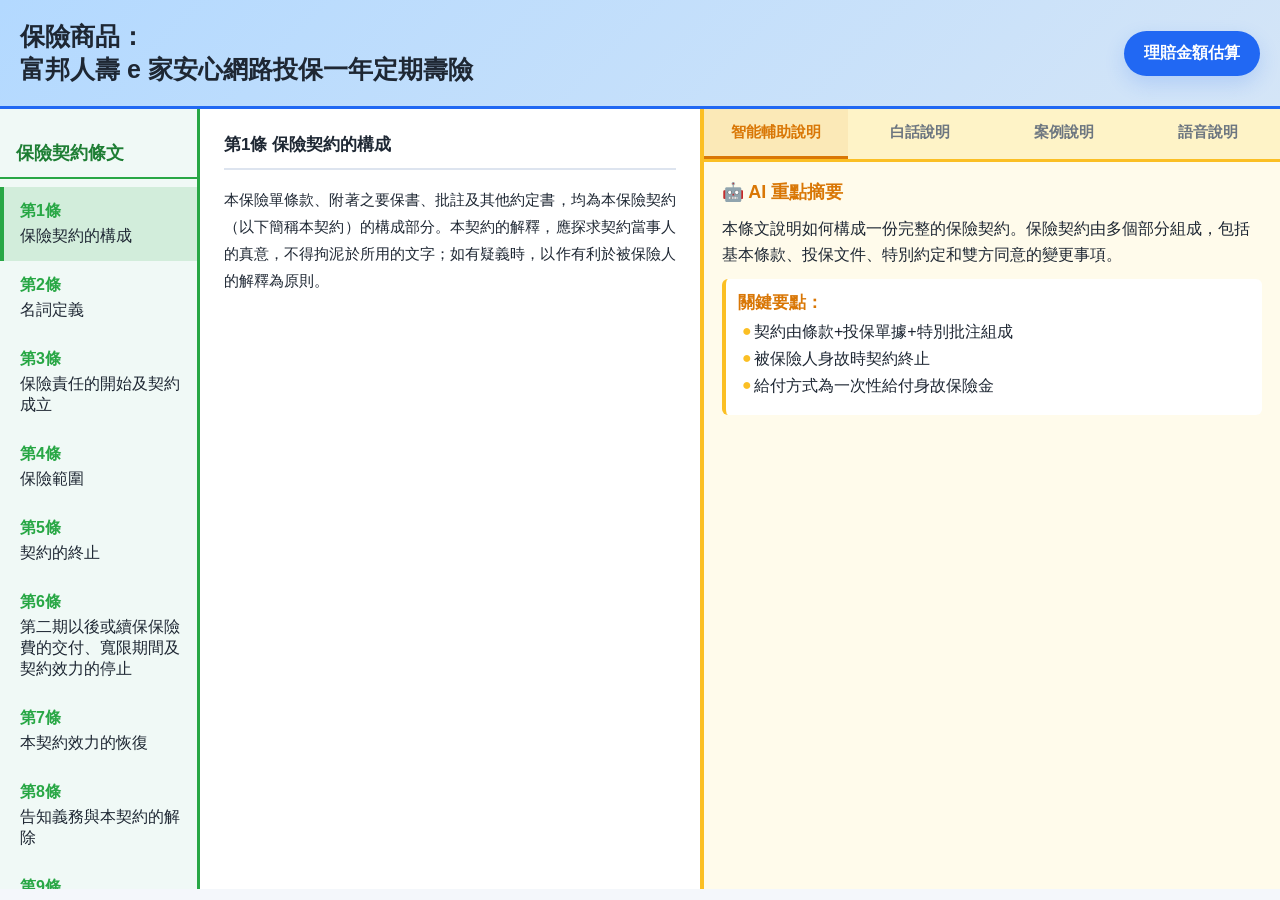
==== commit 3cd33b49: "Update index.html" ====
--- a/index.html
+++ b/index.html
@@ -5,13 +5,16 @@
   <meta name="viewport" content="width=device-width, initial-scale=1.0" />
   <title>保險契約條文簡化</title>
   <link rel="stylesheet" href="styles.css" />
+
+  <link rel="manifest" href="./manifest.json">
+  <meta name="theme-color" content="#ffffff">
 </head>
 <body>
   <div class="container">
     <!-- 頂部頭條 -->
     <header class="header">
       <div class="header-content">
-        <h1>保險商品：富邦人壽 e 家安心網路投保一年定期壽險</h1>
+        <h1>保險商品：</br>富邦人壽 e 家安心網路投保一年定期壽險</h1>
         <div class="header-actions">
           <a class="estimate-btn" href="estimate.html">理賠金額估算</a>
         </div>
@@ -859,5 +862,11 @@
   </div>
 
   <script src="app.js"></script>
+  <script>
+  if ('serviceWorker' in navigator) {
+    navigator.serviceWorker.register('./service-worker.js')
+      .then(() => console.log('Service Worker Registered'));
+  }
+  </script>
 </body>
 </html>
--- a/styles.css
+++ b/styles.css
@@ -19,6 +19,19 @@
   box-sizing: border-box;
 }
 
+html,
+body,
+.container,
+.main-layout,
+.content-area,
+.article-content,
+.sidebar,
+.explanation-panel,
+.form-card,
+.result-card {
+  min-width: 0;
+}
+
 body {
   font-family: "Noto Sans", "Microsoft YaHei", sans-serif;
   background: #f4f7fb;
@@ -29,6 +42,24 @@
   width: 100%;
   display: flex;
   flex-direction: column;
+}
+
+input,
+select,
+textarea,
+.button,
+.tab-btn,
+.article-text,
+.result-product-info {
+  word-break: break-word;
+  overflow-wrap: anywhere;
+}
+
+.field-input,
+.textarea-input,
+.amount-input-group,
+.field-label {
+  min-width: 0;
 }
 
 /* Header 樣式 */
@@ -89,6 +120,7 @@
 
 .main-layout.single-column {
   grid-template-columns: 1fr;
+  width: 100%;
 }
 
 /* 左側導航欄 */
@@ -162,6 +194,8 @@
 
 .content-area.single-column {
   grid-template-columns: 1fr;
+  width: 100%;
+  min-height: calc(100vh - 120px);
 }
 
 .article-content {
@@ -174,7 +208,10 @@
 
 .calculator-content {
   max-height: none;
-  padding: 32px 40px 48px;
+  padding: 32px 20px 48px;
+  width: 100%;
+  min-height: calc(100vh - 120px);
+  overflow-y: visible;
 }
 
 .calculator-panel {
@@ -345,7 +382,7 @@
 }
 
 .result-label {
-  font-size: 16px;
+  font-size: 20px;
   color: var(--primary-blue);
   font-weight: 700;
 }
@@ -355,9 +392,56 @@
   padding: 16px;
   border-radius: 12px;
   margin-bottom: 20px;
-  font-size: 15px;
+  font-size: 16px;
   line-height: 1.7;
   color: var(--text-dark);
+  max-height: 250px;
+  overflow: hidden;
+  position: relative;
+  transition: max-height 0.4s ease;
+}
+
+.result-product-info.expanded {
+  max-height: none;
+  overflow: visible;
+}
+
+.result-product-info::after {
+  content: "";
+  position: absolute;
+  bottom: 0;
+  left: 0;
+  right: 0;
+  height: 50px;
+  background: linear-gradient(to bottom, transparent, #fef3c7);
+  pointer-events: none;
+}
+
+.result-product-info.expanded::after {
+  display: none;
+}
+
+.product-info-toggle {
+  text-align: center;
+  margin-bottom: 20px;
+}
+
+.btn-toggle {
+  padding: 12px 28px;
+  background: var(--primary-blue);
+  color: white;
+  border: none;
+  border-radius: 999px;
+  font-size: 16px;
+  font-weight: 700;
+  cursor: pointer;
+  transition: transform 0.2s ease, box-shadow 0.2s ease;
+  box-shadow: 0 8px 16px rgba(33, 104, 243, 0.2);
+}
+
+.btn-toggle:hover {
+  transform: translateY(-2px);
+  box-shadow: 0 10px 20px rgba(33, 104, 243, 0.3);
 }
 
 .result-product-info strong {
@@ -526,12 +610,195 @@
 }
 
 @media (max-width: 1080px) {
-  .calculator-grid {
+  .header-content {
+    flex-wrap: wrap;
+    align-items: flex-start;
+  }
+
+  .header h1 {
+    font-size: 24px;
+  }
+
+  .calculator-header h2 {
+    font-size: 28px;
+  }
+
+  .main-layout {
     grid-template-columns: 1fr;
   }
 
+  .sidebar {
+    border-right: none;
+    border-bottom: 3px solid var(--primary-green);
+    max-height: none;
+    padding: 16px 0 12px;
+  }
+
+  .content-area {
+    grid-template-columns: 1fr;
+    max-height: none;
+  }
+
+  .article-content {
+    padding: 24px 20px;
+    max-height: none;
+  }
+
+  .explanation-panel {
+    border-left: none;
+    border-top: 3px solid var(--primary-yellow);
+    max-height: none;
+  }
+
+  .explanation-tabs {
+    flex-wrap: wrap;
+  }
+
+  .tab-btn {
+    flex: 1 1 50%;
+  }
+
+  .calculator-grid,
   .field-group-row {
     grid-template-columns: 1fr;
+    width: 100%;
+  }
+
+  .calculator-grid.table-layout {
+    grid-template-columns: 1fr;
+    width: 100%;
+  }
+
+  .field-row {
+    display: flex;
+    flex-direction: column;
+    align-items: stretch;
+    gap: 10px;
+    min-width: 0;
+  }
+
+  .field-label {
+    min-width: 0;
+    width: 100%;
+    margin-bottom: 8px;
+  }
+
+  .field-input,
+  .textarea-input,
+  .amount-input-group {
+    width: 100%;
+  }
+
+  .amount-input-group {
+    flex-direction: column;
+    align-items: stretch;
+  }
+
+  .calculator-actions,
+  .result-actions {
+    flex-direction: column;
+    align-items: stretch;
+  }
+
+  .calculator-actions button,
+  .result-actions button,
+  .estimate-btn {
+    width: 100%;
+  }
+
+  .estimate-btn {
+    justify-content: center;
+  }
+
+  .result-product-info {
+    max-height: 260px;
+  }
+
+  .btn-toggle {
+    width: 100%;
+  }
+}
+
+@media (max-width: 720px) {
+  .header {
+    padding: 16px 12px;
+  }
+
+  .header-content {
+    gap: 12px;
+  }
+
+  .header h1 {
+    font-size: 23px;
+  }
+
+  .calculator-header h2 {
+    font-size: 26px;
+  }
+
+  .sidebar,
+  .explanation-panel {
+    padding: 12px 0;
+  }
+
+  .article-content {
+    padding: 18px 16px;
+  }
+
+  .tab-btn {
+    font-size: 14px;
+    padding: 10px 8px;
+  }
+
+  .article-text p,
+  .article-text li {
+    font-size: 17px;
+  }
+
+  .field-row {
+    flex-direction: column;
+    align-items: stretch;
+    gap: 10px;
+  }
+
+  .field-label {
+    width: 100%;
+    margin-bottom: 4px;
+  }
+
+  .field-input,
+  .textarea-input,
+  .amount-input-group,
+  .amount-unit {
+    width: 100%;
+    min-width: 0;
+  }
+
+  .calculator-grid,
+  .content-area {
+    gap: 16px;
+  }
+
+  .form-card,
+  .result-card,
+  .modal-content {
+    max-width: 100%;
+  }
+
+  .result-card,
+  .form-card {
+    padding: 20px;
+  }
+
+  .result-product-info {
+    max-height: 240px;
+    font-size: 15px;
+  }
+
+  .btn-toggle {
+    width: 100%;
+    font-size: 16px;
+    padding: 10px 20px;
   }
 }
 
@@ -924,7 +1191,7 @@
   }
 
   .header h1 {
-    font-size: 20px;
+    font-size: 22px;
   }
 }
 
@@ -957,7 +1224,7 @@
   }
 
   .section h2 {
-    font-size: 16px;
+    font-size: 18px;
   }
 
   .article-text p {
@@ -987,7 +1254,7 @@
   }
 
   .header h1 {
-    font-size: 16px;
+    font-size: 22px;
   }
 
   .main-layout {
@@ -1024,8 +1291,12 @@
   }
 
   .section h2 {
-    font-size: 15px;
+    font-size: 20px;
     margin-bottom: 12px;
+  }
+
+  .calculator-header h2 {
+    font-size: 24px;
   }
 
   .article-text {
@@ -1082,7 +1353,7 @@
   }
 
   .header h1 {
-    font-size: 14px;
+    font-size: 20px;
     line-height: 1.4;
   }
 
@@ -1124,8 +1395,12 @@
   }
 
   .section h2 {
-    font-size: 14px;
+    font-size: 18px;
     margin-bottom: 10px;
+  }
+
+  .calculator-header h2 {
+    font-size: 20px;
   }
 
   .article-text {
@@ -1207,6 +1482,22 @@
     font-size: 11px;
     padding: 8px;
   }
+
+  .result-product-info {
+    max-height: 220px;
+    font-size: 14px;
+    line-height: 1.6;
+  }
+
+  .product-info-toggle {
+    text-align: center;
+  }
+
+  .btn-toggle {
+    width: 100%;
+    font-size: 16px;
+    padding: 10px 16px;
+  }
 }
 
 /* 手機 (480px - 599px) */
@@ -1216,7 +1507,7 @@
   }
 
   .header h1 {
-    font-size: 12px;
+    font-size: 19px;
     line-height: 1.3;
   }
 
@@ -1290,7 +1581,7 @@
 /* 超小屏 (< 480px) */
 @media (max-width: 360px) {
   .header h1 {
-    font-size: 11px;
+    font-size: 18px;
   }
 
   .nav-item {
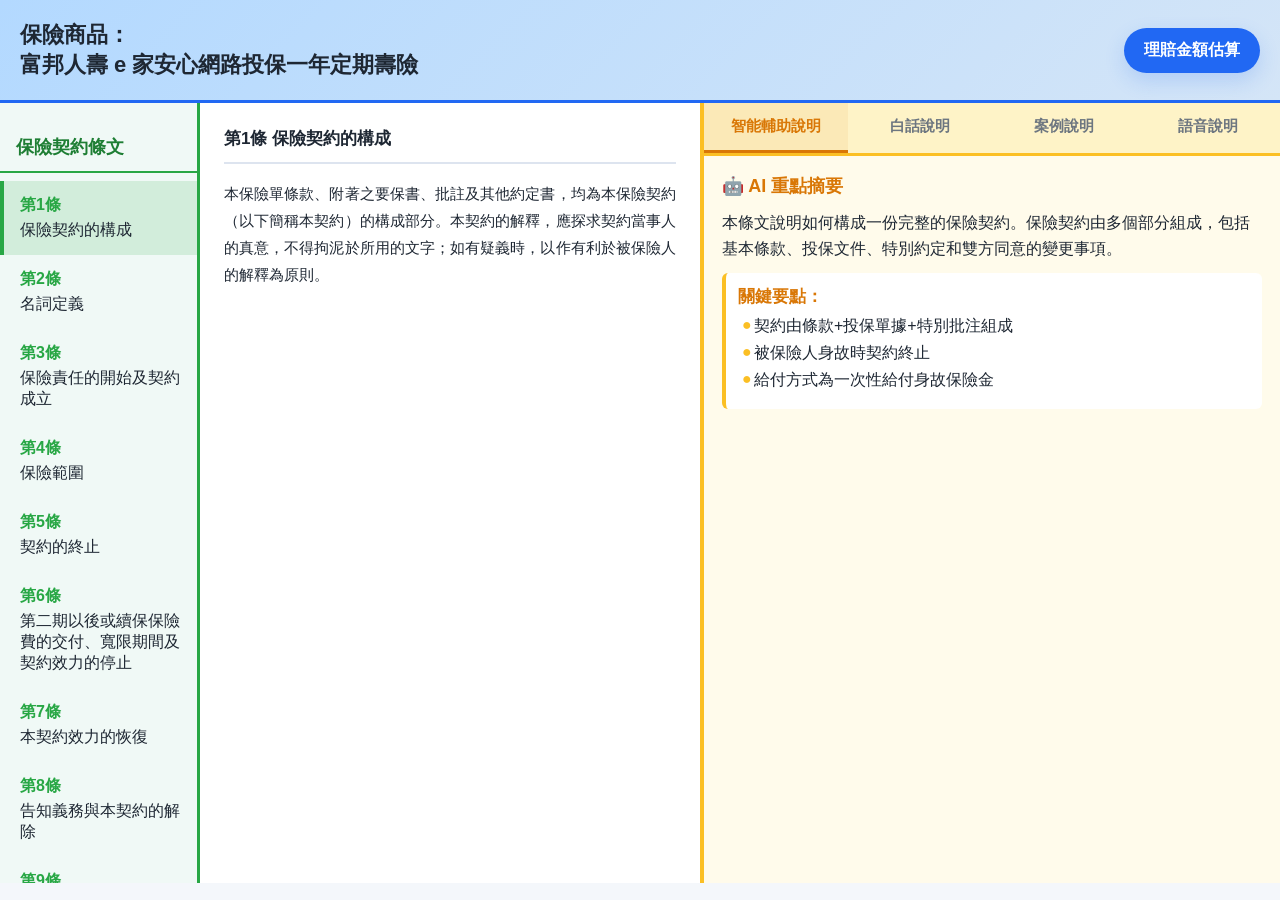
==== commit be2b9c6d: "Update index.html" ====
--- a/index.html
+++ b/index.html
@@ -4,7 +4,7 @@
   <meta charset="UTF-8" />
   <meta name="viewport" content="width=device-width, initial-scale=1.0" />
   <title>保險契約條文簡化</title>
-  <link rel="stylesheet" href="styles.css" />
+  <link rel="stylesheet" href="styles_index.css" />
 
   <link rel="manifest" href="./manifest.json">
   <meta name="theme-color" content="#ffffff">
--- a/styles_index.css
+++ b/styles_index.css
@@ -0,0 +1,1678 @@
+:root {
+  --primary-blue: #2168f3;
+  --primary-green: #28a745;
+  --primary-yellow: #fbbf24;
+  --dark-yellow: #d97706;
+  --light-green: #d4edda;
+  --dark-green: #1e7e34;
+  --light-coral: #f8d4d4;
+  --light-peach: #fae5d4;
+  --text-dark: #1e2733;
+  --text-muted: #6d7680;
+  --border-color: #dde4ef;
+  --bg-light: #f9fbff;
+}
+
+* {
+  margin: 0;
+  padding: 0;
+  box-sizing: border-box;
+}
+
+html,
+body,
+.container,
+.main-layout,
+.content-area,
+.article-content,
+.sidebar,
+.explanation-panel,
+.form-card,
+.result-card {
+  min-width: 0;
+}
+
+body {
+  font-family: "Noto Sans", "Microsoft YaHei", sans-serif;
+  background: #f4f7fb;
+  color: var(--text-dark);
+}
+
+.container {
+  width: 100%;
+  display: flex;
+  flex-direction: column;
+}
+
+input,
+select,
+textarea,
+.button,
+.tab-btn,
+.article-text,
+.result-product-info {
+  word-break: break-word;
+  overflow-wrap: anywhere;
+}
+
+.field-input,
+.textarea-input,
+.amount-input-group,
+.field-label {
+  min-width: 0;
+}
+
+/* Header 樣式 */
+.header {
+  background: linear-gradient(135deg, #b3d9ff 0%, #d4e5f7 100%);
+  padding: 20px;
+  border-bottom: 3px solid var(--primary-blue);
+}
+
+.header-content {
+  max-width: 1600px;
+  margin: 0 auto;
+  display: flex;
+  align-items: center;
+  justify-content: space-between;
+  gap: 16px;
+}
+
+.header h1 {
+  font-size: 22px;
+  font-weight: 600;
+  color: var(--text-dark);
+  margin-bottom: 0;
+}
+
+.header-actions {
+  display: flex;
+  align-items: center;
+}
+
+.estimate-btn {
+  display: inline-flex;
+  align-items: center;
+  justify-content: center;
+  padding: 12px 20px;
+  background: var(--primary-blue);
+  color: white;
+  text-decoration: none;
+  border-radius: 999px;
+  font-weight: 700;
+  box-shadow: 0 8px 20px rgba(33, 104, 243, 0.18);
+  transition: transform 0.2s ease, background 0.2s ease;
+}
+
+.estimate-btn:hover {
+  background: #184fcc;
+  transform: translateY(-1px);
+}
+
+/* 主要佈局 */
+.main-layout {
+  display: grid;
+  grid-template-columns: 240px 1fr;
+  gap: 0;
+  flex: 1;
+  max-width: 100%;
+}
+
+.main-layout.single-column {
+  grid-template-columns: 1fr;
+  width: 100%;
+}
+
+/* 左側導航欄 */
+.sidebar {
+  width: 100%;
+  background: #f0f9f6;
+  border-right: 3px solid var(--primary-green);
+  padding: 20px 0;
+  max-height: calc(100vh - 120px);
+  overflow-y: auto;
+  display: flex;
+  flex-direction: column;
+}
+
+.sidebar-title {
+  padding: 12px 16px;
+  font-weight: 600;
+  font-size: 18px;
+  color: var(--dark-green);
+  border-bottom: 2px solid var(--primary-green);
+  margin-bottom: 8px;
+}
+
+.nav-list {
+  display: flex;
+  flex-direction: column;
+}
+
+.nav-item {
+  display: flex;
+  flex-direction: column;
+  gap: 4px;
+  padding: 14px 16px;
+  border: none;
+  background: transparent;
+  cursor: pointer;
+  text-align: left;
+  border-left: 4px solid transparent;
+  transition: all 0.3s ease;
+}
+
+.nav-item:hover {
+  background: rgba(40, 167, 69, 0.08);
+  border-left-color: var(--primary-green);
+}
+
+.nav-item.active {
+  background: rgba(40, 167, 69, 0.15);
+  border-left-color: var(--primary-green);
+}
+
+.nav-item .section-num {
+  font-size: 16px;
+  color: var(--primary-green);
+  font-weight: 700;
+}
+
+.nav-item .section-title {
+  font-size: 16px;
+  color: var(--text-dark);
+  font-weight: 500;
+}
+
+/* 內容區域 */
+.content-area {
+  display: grid;
+  grid-template-columns: 1fr 580px;
+  gap: 0;
+  background: white;
+}
+
+.content-area.single-column {
+  grid-template-columns: 1fr;
+  width: 100%;
+  min-height: calc(100vh - 120px);
+}
+
+.article-content {
+  flex: 1;
+  padding: 32px;
+  overflow-y: auto;
+  max-height: calc(100vh - 120px);
+  width: 100%;
+}
+
+.calculator-content {
+  max-height: none;
+  padding: 32px 20px 48px;
+  width: 100%;
+  min-height: calc(100vh - 120px);
+  overflow-y: visible;
+}
+
+.calculator-panel {
+  display: flex;
+  flex-direction: column;
+  gap: 24px;
+}
+
+.calculator-header h2 {
+  font-size: 32px;
+  margin-bottom: 8px;
+}
+
+.calculator-header p {
+  color: var(--text-muted);
+  line-height: 1.7;
+}
+
+.calculator-grid {
+  display: grid;
+  grid-template-columns: repeat(2, minmax(300px, 1fr));
+  gap: 24px;
+}
+
+.calculator-grid.table-layout {
+  grid-template-columns: 1fr;
+}
+
+.field-group-row {
+  display: grid;
+  grid-template-columns: 1fr 1fr;
+  gap: 32px;
+}
+
+.field-column {
+  display: flex;
+  flex-direction: column;
+  gap: 0;
+}
+
+.form-card.full-width {
+  grid-column: 1 / -1;
+}
+
+.form-card {
+  background: #ffffff;
+  border: 1px solid var(--border-color);
+  border-radius: 18px;
+  padding: 24px;
+  box-shadow: 0 10px 30px rgba(33, 104, 243, 0.08);
+}
+
+.card-title {
+  font-size: 20px;
+  font-weight: 700;
+  color: var(--primary-blue);
+  margin-bottom: 18px;
+}
+
+.field-row {
+  display: flex;
+  align-items: center;
+  margin-bottom: 12px;
+}
+
+.field-row:last-child {
+  margin-bottom: 0;
+}
+
+.field-label {
+  font-size: 17px;
+  color: var(--text-dark);
+  font-weight: 600;
+  min-width: 120px;
+  flex-shrink: 0;
+}
+
+.field-input {
+  flex: 1;
+  padding: 14px 16px;
+  border: 1px solid var(--border-color);
+  border-radius: 12px;
+  font-size: 17px;
+  color: var(--text-dark);
+  background: #f9fbff;
+}
+
+.textarea-input {
+  width: 100%;
+  padding: 14px 16px;
+  border: 1px solid var(--border-color);
+  border-radius: 12px;
+  font-size: 17px;
+  color: var(--text-dark);
+  background: #f9fbff;
+}
+
+.field-input:focus,
+.textarea-input:focus {
+  outline: none;
+  border-color: var(--primary-blue);
+  box-shadow: 0 0 0 4px rgba(33, 104, 243, 0.08);
+}
+
+.amount-input-group {
+  display: flex;
+  align-items: center;
+  gap: 12px;
+}
+
+.amount-unit {
+  padding: 14px 12px;
+  border: 1px solid var(--border-color);
+  border-radius: 12px;
+  background: #f4f7fb;
+  color: var(--text-dark);
+  font-size: 17px;
+}
+
+.calculator-actions {
+  display: flex;
+  flex-wrap: wrap;
+  gap: 16px;
+}
+
+.btn-primary,
+.btn-secondary {
+  padding: 16px 28px;
+  border-radius: 999px;
+  font-size: 18px;
+  font-weight: 700;
+  cursor: pointer;
+  border: none;
+  transition: transform 0.2s ease, box-shadow 0.2s ease;
+}
+
+.btn-primary {
+  background: var(--primary-yellow);
+  color: var(--text-dark);
+  box-shadow: 0 12px 20px rgba(247, 187, 36, 0.24);
+}
+
+.btn-primary:hover {
+  transform: translateY(-2px);
+  box-shadow: 0 14px 24px rgba(247, 187, 36, 0.32);
+}
+
+.btn-secondary {
+  background: #f3f4f6;
+  color: var(--text-dark);
+}
+
+.btn-secondary:hover {
+  transform: translateY(-2px);
+}
+
+.result-card {
+  background: #eef6ff;
+  border: 1px solid rgba(33, 104, 243, 0.18);
+  border-radius: 18px;
+  padding: 24px;
+  margin-top: 24px;
+}
+
+.result-header {
+  margin-bottom: 18px;
+}
+
+.result-label {
+  font-size: 20px;
+  color: var(--primary-blue);
+  font-weight: 700;
+}
+
+.result-product-info {
+  background: #fef3c7;
+  padding: 16px;
+  border-radius: 12px;
+  margin-bottom: 20px;
+  font-size: 16px;
+  line-height: 1.7;
+  color: var(--text-dark);
+  max-height: 250px;
+  overflow: hidden;
+  position: relative;
+  transition: max-height 0.4s ease;
+}
+
+.result-product-info.expanded {
+  max-height: none;
+  overflow: visible;
+}
+
+.result-product-info::after {
+  content: "";
+  position: absolute;
+  bottom: 0;
+  left: 0;
+  right: 0;
+  height: 50px;
+  background: linear-gradient(to bottom, transparent, #fef3c7);
+  pointer-events: none;
+}
+
+.result-product-info.expanded::after {
+  display: none;
+}
+
+.product-info-toggle {
+  text-align: center;
+  margin-bottom: 20px;
+}
+
+.btn-toggle {
+  padding: 12px 28px;
+  background: var(--primary-blue);
+  color: white;
+  border: none;
+  border-radius: 999px;
+  font-size: 16px;
+  font-weight: 700;
+  cursor: pointer;
+  transition: transform 0.2s ease, box-shadow 0.2s ease;
+  box-shadow: 0 8px 16px rgba(33, 104, 243, 0.2);
+}
+
+.btn-toggle:hover {
+  transform: translateY(-2px);
+  box-shadow: 0 10px 20px rgba(33, 104, 243, 0.3);
+}
+
+.result-product-info strong {
+  color: var(--dark-yellow);
+}
+
+.result-calculation {
+  background: white;
+  border-left: 4px solid var(--primary-blue);
+  padding: 18px;
+  border-radius: 8px;
+  margin-bottom: 20px;
+}
+
+.calc-item {
+  margin-bottom: 16px;
+  padding-bottom: 12px;
+  border-bottom: 1px solid var(--border-color);
+}
+
+.calc-item:last-child {
+  border-bottom: none;
+  margin-bottom: 0;
+  padding-bottom: 0;
+}
+
+.calc-label {
+  font-size: 16px;
+  font-weight: 600;
+  color: var(--text-dark);
+  display: block;
+  margin-bottom: 6px;
+}
+
+.calc-value {
+  font-size: 17px;
+  color: var(--primary-blue);
+  margin-left: 12px;
+}
+
+.calc-value span {
+  font-weight: 700;
+}
+
+.result-estimate {
+  background: #e3f2fd;
+  border: 1px solid rgba(33, 104, 243, 0.2);
+  border-radius: 12px;
+  padding: 16px;
+  margin-bottom: 20px;
+  text-align: center;
+  line-height: 2;
+}
+
+.estimate-label {
+  font-size: 17px;
+  color: var(--text-dark);
+  font-weight: 600;
+}
+
+.estimate-amount {
+  display: inline-block;
+  font-size: 23px;
+  font-weight: 700;
+  color: var(--primary-blue);
+  margin: 0 6px;
+}
+
+.result-actions {
+  display: flex;
+  gap: 12px;
+  justify-content: center;
+}
+
+.btn-formula {
+  padding: 12px 28px;
+  background: var(--primary-blue);
+  color: white;
+  border: none;
+  border-radius: 999px;
+  font-size: 16px;
+  font-weight: 700;
+  cursor: pointer;
+  transition: transform 0.2s ease, box-shadow 0.2s ease;
+  box-shadow: 0 8px 16px rgba(33, 104, 243, 0.2);
+}
+
+.btn-formula:hover {
+  transform: translateY(-2px);
+  box-shadow: 0 10px 20px rgba(33, 104, 243, 0.3);
+}
+
+.modal {
+  display: none;
+  position: fixed;
+  top: 0;
+  left: 0;
+  right: 0;
+  bottom: 0;
+  background: rgba(0, 0, 0, 0.5);
+  justify-content: center;
+  align-items: center;
+  z-index: 9999;
+}
+
+.modal-content {
+  background: white;
+  border-radius: 18px;
+  box-shadow: 0 20px 60px rgba(0, 0, 0, 0.3);
+  max-width: 700px;
+  width: 90%;
+  max-height: 80vh;
+  overflow-y: auto;
+  animation: slideUp 0.3s ease;
+}
+
+@keyframes slideUp {
+  from {
+    transform: translateY(40px);
+    opacity: 0;
+  }
+  to {
+    transform: translateY(0);
+    opacity: 1;
+  }
+}
+
+.modal-header {
+  display: flex;
+  justify-content: space-between;
+  align-items: center;
+  padding: 24px;
+  border-bottom: 1px solid var(--border-color);
+  background: var(--bg-light);
+}
+
+.modal-header h3 {
+  margin: 0;
+  font-size: 22px;
+  color: var(--text-dark);
+}
+
+.modal-close {
+  background: none;
+  border: none;
+  font-size: 28px;
+  color: var(--text-muted);
+  cursor: pointer;
+  padding: 0;
+  width: 36px;
+  height: 36px;
+  display: flex;
+  align-items: center;
+  justify-content: center;
+  border-radius: 8px;
+  transition: background 0.2s ease;
+}
+
+.modal-close:hover {
+  background: #f3f4f6;
+}
+
+.modal-body {
+  padding: 24px;
+  color: var(--text-dark);
+}
+
+/* 平板 (768px - 1080px) */
+@media (max-width: 1080px) and (min-width: 769px) {
+  .header-content {
+    flex-wrap: wrap;
+    align-items: flex-start;
+  }
+
+  .header h1 {
+    font-size: 22px;
+  }
+
+  .main-layout {
+    grid-template-columns: 180px 1fr;
+    gap: 0;
+  }
+
+  .sidebar {
+    width: 180px;
+    border-right: 3px solid var(--primary-green);
+    border-bottom: none;
+    max-height: calc(100vh - 120px);
+    padding: 16px 0;
+  }
+
+  .sidebar-title {
+    font-size: 15px;
+    padding: 10px 12px;
+  }
+
+  .nav-item {
+    padding: 10px 12px;
+    gap: 2px;
+  }
+
+  .nav-item .section-num {
+    font-size: 14px;
+  }
+
+  .nav-item .section-title {
+    font-size: 13px;
+  }
+
+  .content-area {
+    grid-template-columns: 1fr 400px;
+    gap: 0;
+    max-height: calc(100vh - 120px);
+  }
+
+  .article-content {
+    padding: 20px 16px;
+    max-height: calc(100vh - 120px);
+  }
+
+  .explanation-panel {
+    border-left: 4px solid var(--primary-yellow);
+    border-top: none;
+    max-height: calc(100vh - 120px);
+  }
+
+  .explanation-tabs {
+    flex-wrap: wrap;
+  }
+
+  .tab-btn {
+    flex: 1 1 50%;
+    font-size: 13px;
+    padding: 10px 6px;
+  }
+
+  .section h2 {
+    font-size: 20px;
+    margin-bottom: 12px;
+  }
+
+  .article-text {
+    font-size: 16px;
+  }
+
+  .article-text p {
+    font-size: 16px;
+    margin-bottom: 12px;
+  }
+
+  .article-text li {
+    font-size: 16px;
+    margin-bottom: 6px;
+  }
+
+  .explanation-box h3 {
+    font-size: 16px;
+    margin-bottom: 10px;
+  }
+
+  .explanation-box p {
+    font-size: 14px;
+    margin-bottom: 10px;
+  }
+
+  .highlight-box li {
+    font-size: 14px;
+    margin-bottom: 4px;
+  }
+}
+
+/* 手機 (max-width: 768px) */
+@media (max-width: 768px) {
+  .header-content {
+    flex-wrap: wrap;
+    align-items: flex-start;
+  }
+
+  .header h1 {
+    font-size: 22px;
+  }
+
+  .calculator-header h2 {
+    font-size: 28px;
+  }
+
+  .main-layout {
+    grid-template-columns: 1fr;
+  }
+
+  .sidebar {
+    border-right: none;
+    border-bottom: 3px solid var(--primary-green);
+    max-height: none;
+    padding: 16px 0 12px;
+  }
+
+  .content-area {
+    grid-template-columns: 1fr;
+    max-height: none;
+  }
+
+  .article-content {
+    padding: 24px 20px;
+    max-height: none;
+  }
+
+  .explanation-panel {
+    border-left: none;
+    border-top: 3px solid var(--primary-yellow);
+    max-height: none;
+  }
+
+  .explanation-tabs {
+    flex-wrap: wrap;
+  }
+
+  .tab-btn {
+    flex: 1 1 50%;
+  }
+
+  .calculator-grid,
+  .field-group-row {
+    grid-template-columns: 1fr;
+    width: 100%;
+  }
+
+  .calculator-grid.table-layout {
+    grid-template-columns: 1fr;
+    width: 100%;
+  }
+
+  .field-row {
+    display: flex;
+    flex-direction: row;
+    align-items: center;
+    flex-wrap: nowrap;
+    min-width: 0;
+  }
+
+  .field-label {
+    white-space: nowrap;
+    margin-right: 0px;
+    width: auto;
+  }
+
+  .field-input,
+  .textarea-input,
+  .amount-input-group,
+  .amount-unit {
+    flex: 1;
+    min-width: 0;
+    width: 100%;
+  }
+
+  .amount-input-group {
+    display: flex;
+    flex-direction: row;
+    align-items: center;
+    flex-wrap: nowrap;
+  }
+
+  .calculator-grid,
+  .content-area {
+    gap: 16px;
+  }
+
+  .form-card,
+  .result-card,
+  .modal-content {
+    max-width: 100%;
+  }
+
+  .result-card,
+  .form-card {
+    padding: 20px;
+  }
+
+  .result-product-info {
+    max-height: 240px;
+    font-size: 15px;
+  }
+
+  .btn-toggle {
+    width: 100%;
+    font-size: 16px;
+    padding: 10px 20px;
+  }
+
+  .calculator-header h2 {
+    font-size: 20px;
+  }
+
+  .section h2 {
+    font-size: 18px;
+  }
+
+  .article-content {
+    padding: 16px 12px;
+  }
+
+  .article-text {
+    font-size: 15px;
+  }
+
+  .article-text p,
+  .article-text li {
+    font-size: 15px;
+  }
+
+  .tab-btn {
+    font-size: 12px;
+    padding: 8px 6px;
+  }
+
+  .explanation-box h3 {
+    font-size: 14px;
+    margin-bottom: 8px;
+  }
+
+  .explanation-box p {
+    font-size: 12px;
+    margin-bottom: 8px;
+  }
+
+  .highlight-box li {
+    font-size: 12px;
+    margin-bottom: 3px;
+  }
+}
+
+.section {
+  display: none;
+}
+
+.section.active {
+  display: block;
+}
+
+.section h2 {
+  font-size: 26px;
+  font-weight: 600;
+  color: var(--text-dark);
+  margin-bottom: 16px;
+  padding-bottom: 12px;
+  border-bottom: 2px solid var(--border-color);
+}
+
+.article-text {
+  line-height: 1.8;
+  color: var(--text-dark);
+  font-size: 20px;
+}
+
+.article-text p {
+  margin-bottom: 16px;
+  text-align: justify;
+  font-size: 20px;
+}
+
+.article-text ul,
+.article-text ol {
+  margin-left: 24px;
+  margin-bottom: 16px;
+}
+
+.article-text li {
+  margin-bottom: 8px;
+  line-height: 1.6;
+  font-size: 20px;
+}
+
+.article-text strong {
+  color: var(--primary-blue);
+  font-weight: 600;
+}
+
+/* 右側說明面板 */
+.explanation-panel {
+  width: 100%;
+  background: #fffbeb;
+  border-left: 4px solid var(--primary-yellow);
+  display: flex;
+  flex-direction: column;
+  overflow: hidden;
+  max-height: calc(100vh - 120px);
+}
+
+.explanation-tabs {
+  display: flex;
+  border-bottom: 3px solid var(--primary-yellow);
+  background: #fef3c7;
+}
+
+.tab-btn {
+  flex: 1;
+  padding: 14px 10px;
+  border: none;
+  background: transparent;
+  cursor: pointer;
+  font-size: 15px;
+  font-weight: 600;
+  color: var(--text-muted);
+  border-bottom: 3px solid transparent;
+  transition: all 0.3s ease;
+  white-space: nowrap;
+  overflow: hidden;
+  text-overflow: ellipsis;
+}
+
+.tab-btn:hover {
+  color: var(--text-dark);
+}
+
+.tab-btn.active {
+  color: var(--dark-yellow);
+  border-bottom-color: var(--dark-yellow);
+  background: rgba(217, 119, 6, 0.08);
+}
+
+.explanation-content {
+  flex: 1;
+  overflow-y: auto;
+  padding: 18px;
+}
+
+.tab-content {
+  display: none;
+}
+
+.tab-content.active {
+  display: block;
+}
+
+.explanation-box {
+  animation: fadeIn 0.3s ease;
+}
+
+@keyframes fadeIn {
+  from {
+    opacity: 0;
+    transform: translateY(8px);
+  }
+  to {
+    opacity: 1;
+    transform: translateY(0);
+  }
+}
+
+.explanation-box h3 {
+  font-size: 18px;
+  font-weight: 700;
+  color: var(--dark-yellow);
+  margin-bottom: 12px;
+}
+
+.explanation-box p {
+  font-size: 16px;
+  color: var(--text-dark);
+  line-height: 1.6;
+  margin-bottom: 12px;
+}
+
+.highlight-box {
+  background: white;
+  border-left: 4px solid var(--primary-yellow);
+  padding: 12px;
+  border-radius: 6px;
+  margin-top: 12px;
+}
+
+.highlight-box strong {
+  color: var(--dark-yellow);
+  display: block;
+  margin-bottom: 8px;
+  font-size: 17px;
+  font-weight: 700;
+}
+
+.highlight-box ul {
+  list-style: none;
+  margin: 0;
+  padding-left: 0;
+}
+
+.highlight-box li {
+  font-size: 16px;
+  color: var(--text-dark);
+  margin-bottom: 6px;
+  padding-left: 16px;
+  position: relative;
+}
+
+.highlight-box li:before {
+  content: "●";
+  position: absolute;
+  left: 4px;
+  color: var(--primary-yellow);
+}
+
+.case-study {
+  background: white;
+  padding: 12px;
+  border-radius: 6px;
+  font-size: 15px;
+}
+
+.case-study strong {
+  color: var(--dark-yellow);
+  display: block;
+  margin-bottom: 8px;
+  font-size: 17px;
+}
+
+.case-study ul {
+  list-style: none;
+  margin: 0;
+  padding: 0;
+  margin-bottom: 12px;
+}
+
+.case-study li {
+  padding: 4px;
+  color: var(--text-dark);
+  font-size: 16px;
+}
+
+.case-study li:before {
+  content: "•";
+  color: var(--primary-green);
+  font-weight: bold;
+  display: inline-block;
+  width: 1em;
+  margin-left: -1em;
+}
+
+.audio-player {
+  background: white;
+  padding: 12px;
+  border-radius: 6px;
+}
+
+.play-btn {
+  width: 100%;
+  padding: 14px;
+  background: var(--primary-yellow);
+  color: var(--text-dark);
+  border: none;
+  border-radius: 6px;
+  font-weight: 700;
+  font-size: 16px;
+  cursor: pointer;
+  transition: background 0.3s ease;
+}
+
+.play-btn:hover {
+  background: var(--dark-yellow);
+  color: white;
+}
+
+.transcript {
+  font-size: 15px;
+  color: var(--text-dark);
+  line-height: 1.6;
+}
+
+.transcript strong {
+  color: var(--dark-yellow);
+}
+
+/* 滾動條樣式 */
+::-webkit-scrollbar {
+  width: 8px;
+}
+
+::-webkit-scrollbar-track {
+  background: transparent;
+}
+
+::-webkit-scrollbar-thumb {
+  background: #cbd5e1;
+  border-radius: 4px;
+}
+
+::-webkit-scrollbar-thumb:hover {
+  background: #94a3b8;
+}
+
+/* ===== 響應式設計 ===== */
+
+/* 超大屏 (1600px+) - 默認 */
+/* 已在上面定義 */
+
+/* 大屏 (1400px - 1599px) */
+@media (max-width: 1599px) {
+  .main-layout {
+    grid-template-columns: 220px 1fr;
+  }
+
+  .sidebar {
+    width: 220px;
+  }
+
+  .article-content {
+    padding: 28px;
+  }
+}
+
+/* 中大屏 (1200px - 1399px) */
+@media (max-width: 1399px) {
+  .main-layout {
+    grid-template-columns: 200px 1fr;
+  }
+
+  .sidebar {
+    width: 200px;
+  }
+
+  .article-content {
+    padding: 24px;
+  }
+
+  .section h2 {
+    font-size: 17px;
+  }
+
+  .article-text p {
+    font-size: 15px;
+  }
+}
+
+/* 中屏 (1024px - 1199px) */
+@media (max-width: 1199px) {
+  .main-layout {
+    grid-template-columns: 1fr;
+  }
+
+  .sidebar {
+    width: 100%;
+    max-height: auto;
+    border-right: none;
+    border-bottom: 3px solid var(--primary-green);
+    padding: 0;
+    display: flex;
+    flex-direction: column;
+  }
+
+  .sidebar-title {
+    padding: 12px 16px;
+    background: #f0f9f6;
+    border-bottom: 2px solid var(--primary-green);
+    font-size: 15px;
+  }
+
+  .nav-list {
+    display: flex;
+    flex-direction: row;
+    overflow-x: auto;
+    flex-wrap: nowrap;
+  }
+
+  .nav-item {
+    flex-direction: row;
+    white-space: nowrap;
+    gap: 6px;
+    align-items: center;
+    border-left: none;
+    border-bottom: 3px solid transparent;
+    border-radius: 0;
+    padding: 10px 12px;
+    flex-shrink: 0;
+  }
+
+  .nav-item:hover {
+    border-left: none;
+    border-bottom-color: var(--primary-green);
+    background: transparent;
+  }
+
+  .nav-item.active {
+    border-left: none;
+    border-bottom-color: var(--primary-green);
+    background: transparent;
+  }
+
+  .section-num {
+    display: none;
+  }
+
+  .content-area {
+    flex: 1;
+    display: grid;
+    grid-template-columns: 1fr 480px;
+    gap: 0;
+  }
+
+  .article-content {
+    padding: 24px;
+    max-height: calc(100vh - 200px);
+  }
+
+  .explanation-panel {
+    width: 480px;
+    border-left: 4px solid var(--primary-yellow);
+    border-top: none;
+    max-height: calc(100vh - 200px);
+  }
+
+  .explanation-tabs {
+    flex-wrap: wrap;
+  }
+
+  .tab-btn {
+    flex: 1 1 auto;
+    min-width: 80px;
+    font-size: 13px;
+    padding: 10px 8px;
+  }
+
+  .header h1 {
+    font-size: 21px;
+  }
+}
+
+/* 小屏 (900px - 1023px) */
+@media (max-width: 899px) {
+  .content-area {
+    grid-template-columns: 1fr;
+  }
+
+  .explanation-panel {
+    width: 100%;
+    border-left: none;
+    border-top: 4px solid var(--primary-yellow);
+    max-height: 280px;
+    order: 2;
+  }
+
+  .article-content {
+    order: 1;
+    max-height: none;
+  }
+
+  .nav-item {
+    flex-basis: auto;
+    padding: 10px 10px;
+  }
+
+  .article-content {
+    padding: 20px;
+  }
+
+  .section h2 {
+    font-size: 18px;
+  }
+
+  .article-text p {
+    font-size: 13px;
+  }
+
+  .explanation-tabs {
+    flex-wrap: wrap;
+  }
+
+  .tab-btn {
+    flex: 1 1 50%;
+    min-width: auto;
+    font-size: 10px;
+    padding: 8px 6px;
+  }
+
+  .explanation-box p {
+    font-size: 12px;
+  }
+}
+
+/* 平板 (768px - 899px) */
+@media (max-width: 768px) {
+  .header {
+    padding: 16px;
+  }
+
+  .header h1 {
+    font-size: 21px;
+  }
+
+  .main-layout {
+    grid-template-columns: 1fr;
+  }
+
+  .sidebar {
+    width: 100%;
+  }
+
+  .nav-list {
+    flex-wrap: nowrap;
+    overflow-x: auto;
+    padding: 0 8px;
+  }
+
+  .nav-item {
+    padding: 10px 8px;
+    font-size: 12px;
+  }
+
+  .nav-item .section-title {
+    font-size: 11px;
+  }
+
+  .content-area {
+    grid-template-columns: 1fr;
+  }
+
+  .article-content {
+    padding: 16px;
+    max-height: 60vh;
+    overflow-y: auto;
+  }
+
+  .section h2 {
+    font-size: 20px;
+    margin-bottom: 12px;
+  }
+
+  .calculator-header h2 {
+    font-size: 24px;
+  }
+
+  .article-text {
+    font-size: 13px;
+  }
+
+  .article-text p {
+    font-size: 13px;
+    margin-bottom: 12px;
+  }
+
+  .explanation-panel {
+    max-height: 35vh;
+  }
+
+  .explanation-tabs {
+    display: grid;
+    grid-template-columns: 1fr 1fr;
+  }
+
+  .tab-btn {
+    flex: 1;
+    min-width: auto;
+    font-size: 10px;
+    padding: 8px 6px;
+  }
+
+  .explanation-box h3 {
+    font-size: 13px;
+  }
+
+  .explanation-box p {
+    font-size: 12px;
+  }
+
+  .highlight-box {
+    padding: 10px;
+  }
+
+  .highlight-box li {
+    font-size: 11px;
+  }
+}
+
+/* 小平板 (600px - 767px) */
+@media (max-width: 600px) {
+  .container {
+    padding: 0;
+  }
+
+  .header {
+    padding: 12px;
+    border-bottom: 2px solid var(--primary-blue);
+  }
+
+  .header h1 {
+    font-size: 20px;
+    line-height: 1.4;
+  }
+
+  .sidebar {
+    width: 100%;
+  }
+
+  .sidebar-title {
+    padding: 10px 12px;
+    font-size: 13px;
+  }
+
+  .nav-list {
+    padding: 0;
+  }
+
+  .nav-item {
+    padding: 8px 10px;
+    font-size: 11px;
+    gap: 2px;
+  }
+
+  .nav-item .section-title {
+    display: none;
+  }
+
+  .nav-item .section-num {
+    display: inline;
+    font-size: 11px;
+  }
+
+  .content-area {
+    grid-template-columns: 1fr;
+  }
+
+  .article-content {
+    padding: 12px;
+    max-height: 50vh;
+  }
+
+  .section h2 {
+    font-size: 18px;
+    margin-bottom: 10px;
+  }
+
+  .calculator-header h2 {
+    font-size: 20px;
+  }
+
+  .article-text {
+    font-size: 12px;
+  }
+
+  .article-text p {
+    font-size: 12px;
+    margin-bottom: 10px;
+  }
+
+  .article-text ul,
+  .article-text ol {
+    margin-left: 16px;
+    margin-bottom: 10px;
+  }
+
+  .article-text li {
+    margin-bottom: 6px;
+  }
+
+  .explanation-panel {
+    width: 100%;
+    max-height: 40vh;
+  }
+
+  .explanation-tabs {
+    display: grid;
+    grid-template-columns: 1fr 1fr;
+    gap: 0;
+  }
+
+  .tab-btn {
+    font-size: 9px;
+    padding: 6px 4px;
+    border-radius: 0;
+  }
+
+  .explanation-content {
+    padding: 10px;
+  }
+
+  .explanation-box h3 {
+    font-size: 12px;
+    margin-bottom: 8px;
+  }
+
+  .explanation-box p {
+    font-size: 11px;
+    margin-bottom: 8px;
+  }
+
+  .highlight-box {
+    padding: 8px;
+    margin-top: 8px;
+  }
+
+  .highlight-box strong {
+    font-size: 11px;
+    margin-bottom: 6px;
+  }
+
+  .highlight-box li {
+    font-size: 10px;
+    margin-bottom: 4px;
+    padding-left: 14px;
+  }
+
+  .case-study {
+    padding: 8px;
+    font-size: 11px;
+  }
+
+  .case-study li {
+    padding: 2px;
+  }
+
+  .play-btn {
+    font-size: 11px;
+    padding: 8px;
+  }
+
+  .result-product-info {
+    max-height: 220px;
+    font-size: 14px;
+    line-height: 1.6;
+  }
+
+  .product-info-toggle {
+    text-align: center;
+  }
+
+  .btn-toggle {
+    width: 100%;
+    font-size: 16px;
+    padding: 10px 16px;
+  }
+}
+
+/* 手機 (480px - 599px) */
+@media (max-width: 480px) {
+  .header {
+    padding: 10px;
+  }
+
+  .header h1 {
+    font-size: 19px;
+    line-height: 1.3;
+  }
+
+  .sidebar-title {
+    padding: 8px 10px;
+    font-size: 12px;
+  }
+
+  .nav-list {
+    padding: 0;
+    overflow-x: auto;
+  }
+
+  .nav-item {
+    padding: 8px 8px;
+    font-size: 10px;
+  }
+
+  .article-content {
+    padding: 10px;
+    max-height: 45vh;
+  }
+
+  .section h2 {
+    font-size: 13px;
+    margin-bottom: 8px;
+  }
+
+  .article-text p {
+    font-size: 11px;
+    margin-bottom: 8px;
+  }
+
+  .explanation-tabs {
+    grid-template-columns: 1fr;
+    max-height: 150px;
+    overflow-y: auto;
+  }
+
+  .tab-btn {
+    font-size: 8px;
+    padding: 6px;
+  }
+
+  .explanation-content {
+    padding: 8px;
+  }
+
+  .explanation-box h3 {
+    font-size: 11px;
+  }
+
+  .explanation-box p {
+    font-size: 10px;
+  }
+
+  .highlight-box {
+    padding: 6px;
+  }
+
+  .highlight-box strong {
+    font-size: 10px;
+  }
+
+  .highlight-box li {
+    font-size: 9px;
+    padding-left: 12px;
+  }
+}
+
+/* 超小屏 (< 480px) */
+@media (max-width: 360px) {
+  .header h1 {
+    font-size: 18px;
+  }
+
+  .nav-item {
+    font-size: 9px;
+    padding: 6px;
+  }
+
+  .section h2 {
+    font-size: 12px;
+  }
+
+  .article-text p {
+    font-size: 10px;
+  }
+
+  .explanation-tabs {
+    gap: 0;
+  }
+
+  .tab-btn {
+    font-size: 7px;
+    padding: 4px;
+  }
+}
